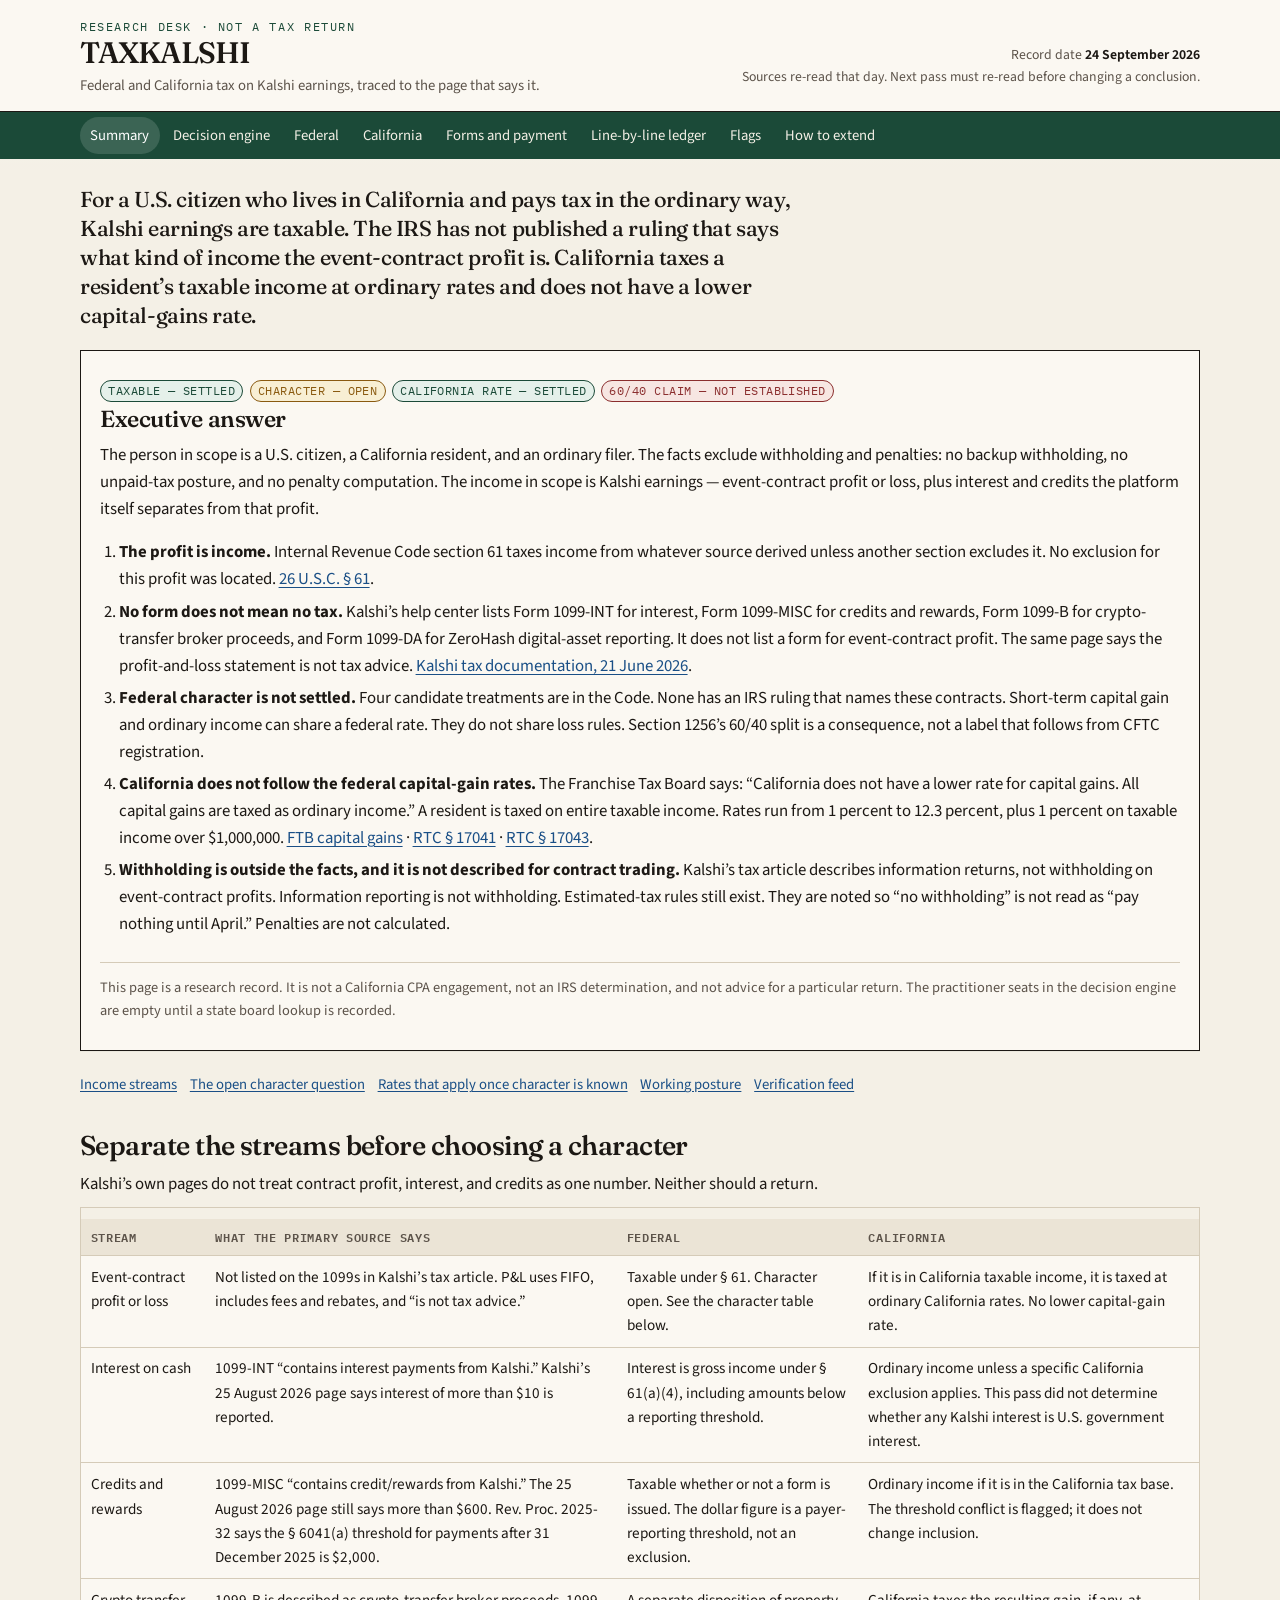
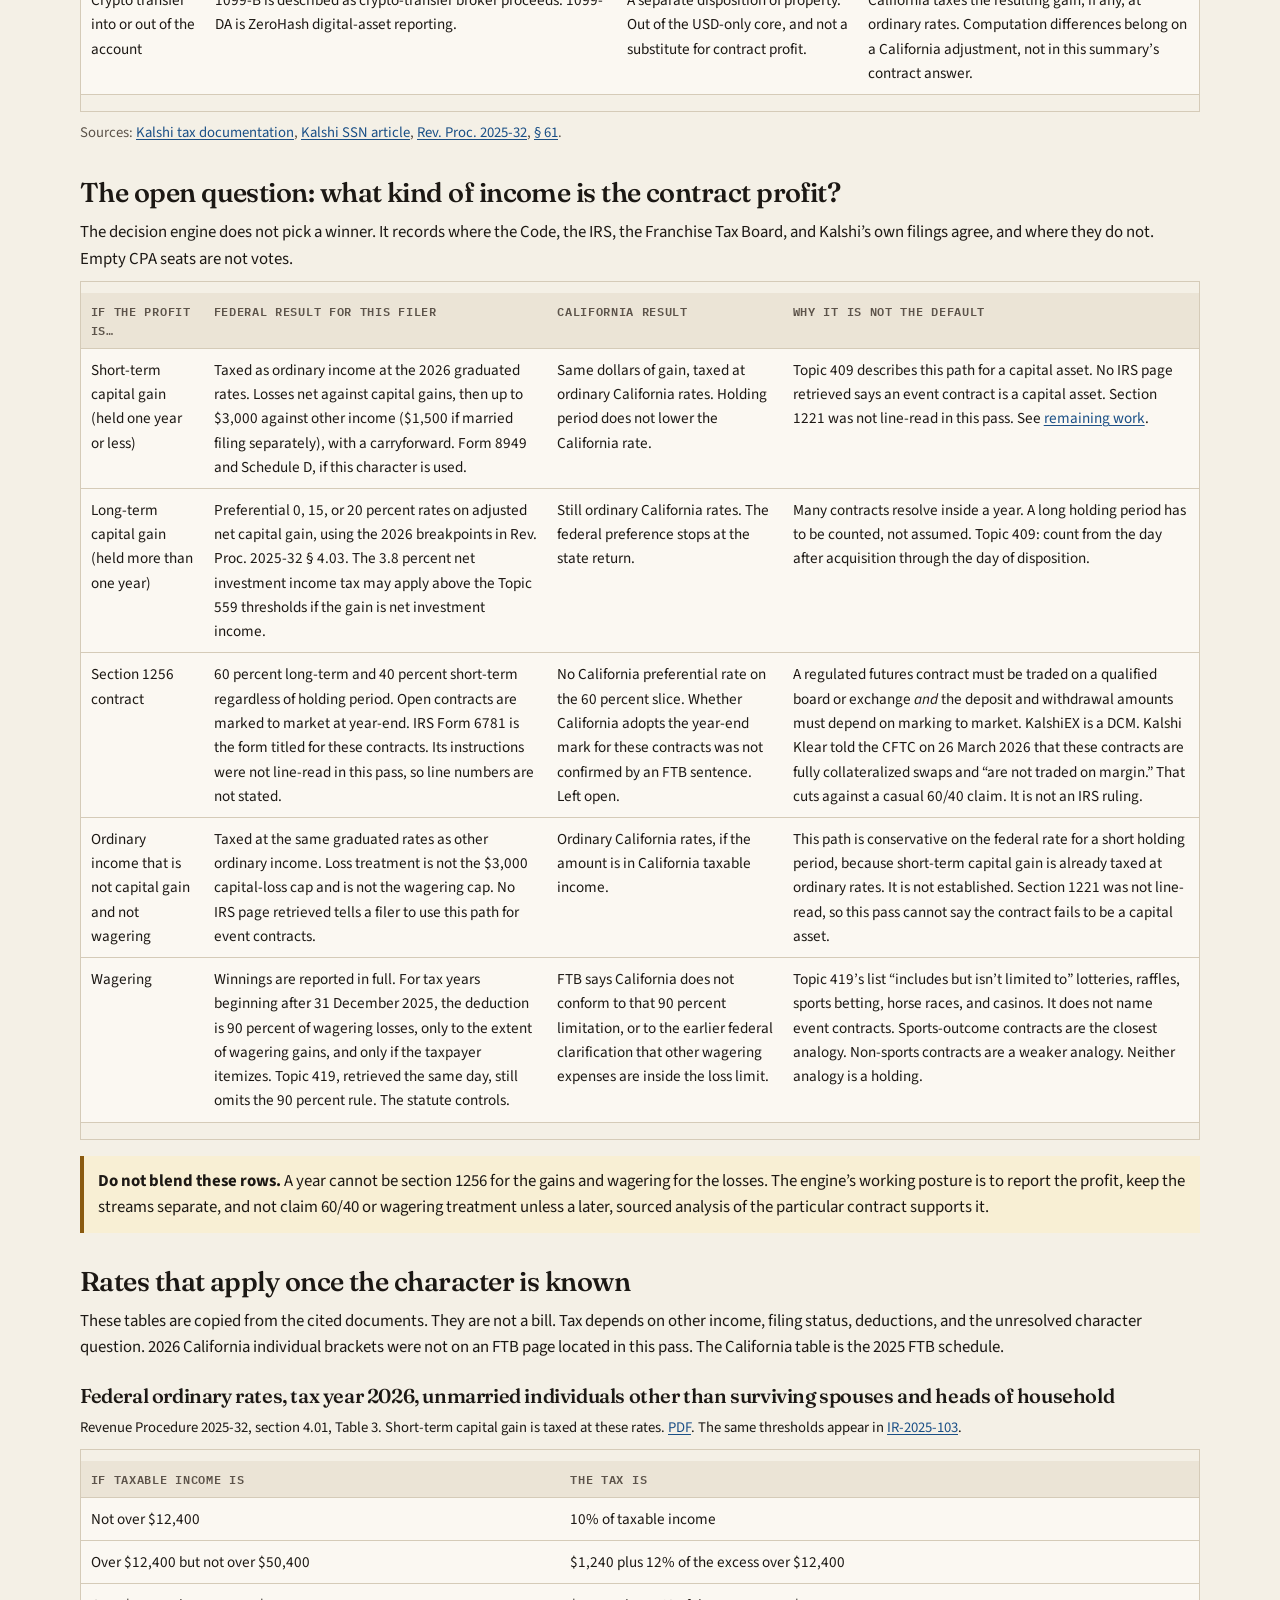
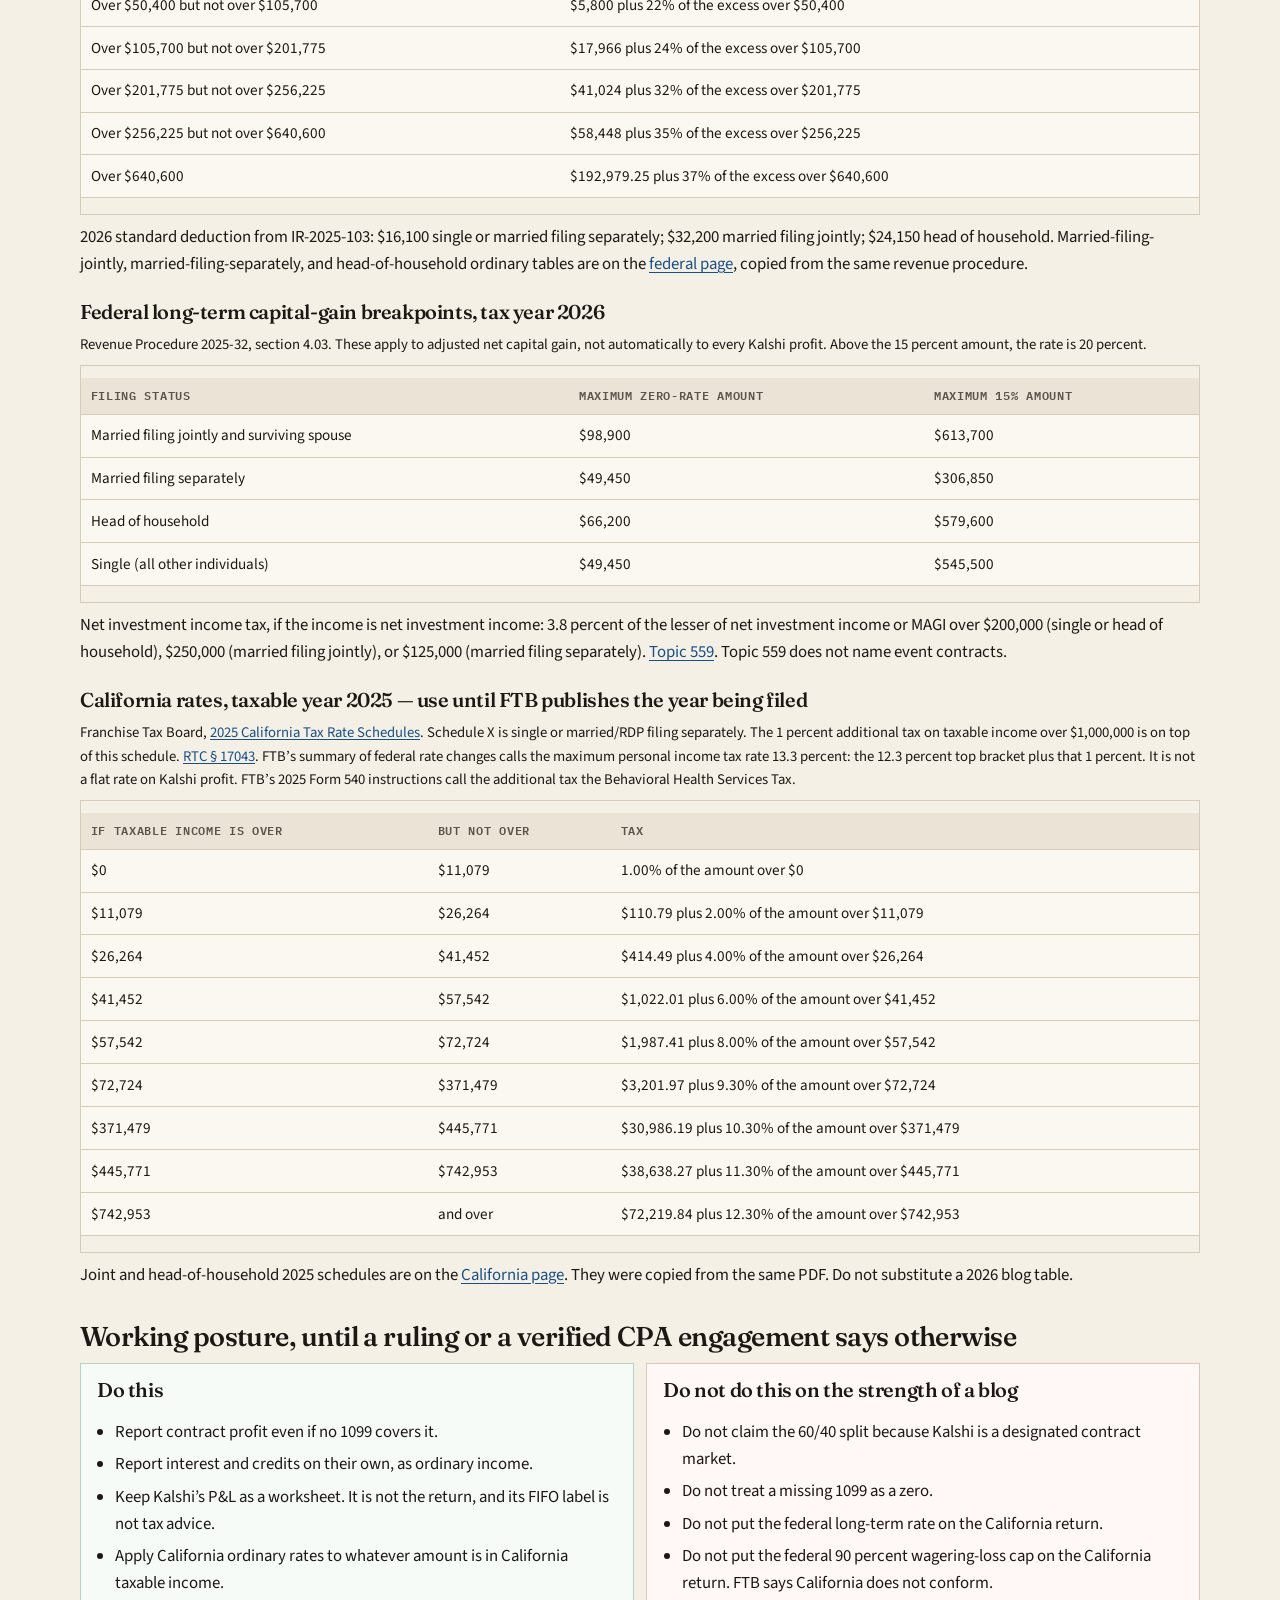
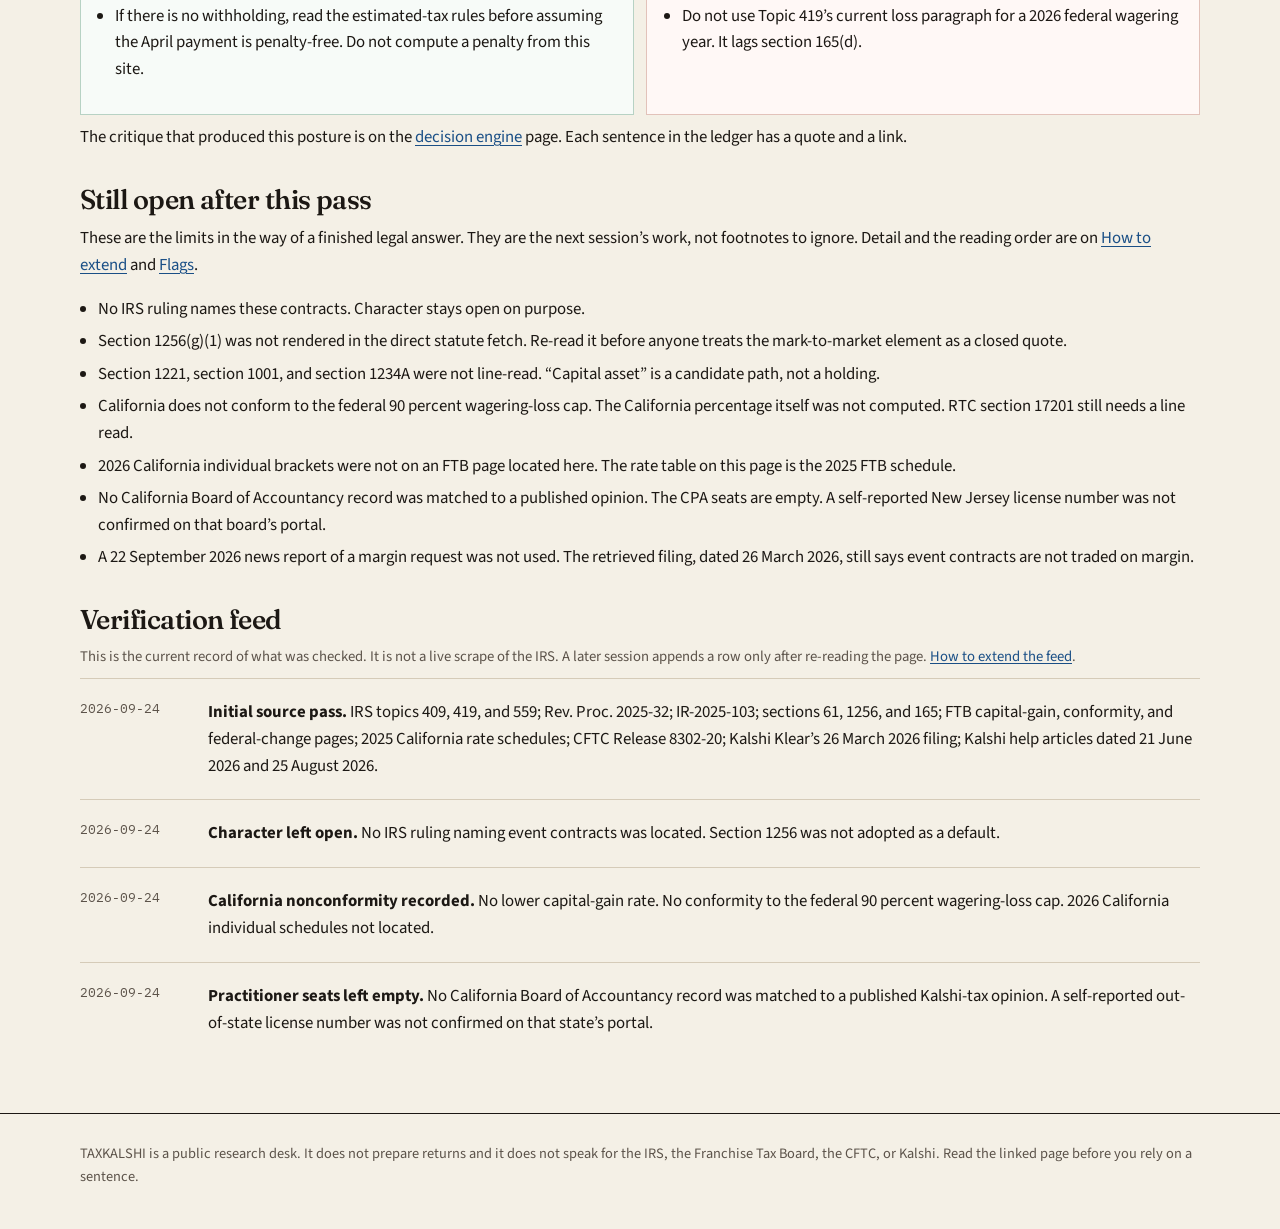
==== index.html @ 2de9c2b4 "Add a sourced research desk for Kalshi federal and California tax. The site records what the IRS, th" ====
<!DOCTYPE html>
<html lang="en">
<head>
  <meta charset="utf-8">
  <meta name="viewport" content="width=device-width, initial-scale=1">
  <title>TAXKALSHI — How Kalshi earnings are taxed, federal and California</title>
  <meta name="description" content="Sourced research on how Kalshi event-contract earnings are taxed for a U.S. citizen who is a California resident and is not in a withholding or penalty posture. Official links. Open questions left open.">
  <link rel="icon" href="assets/favicon.svg" type="image/svg+xml">
  <link rel="preconnect" href="https://fonts.googleapis.com">
  <link rel="preconnect" href="https://fonts.gstatic.com" crossorigin>
  <link href="https://fonts.googleapis.com/css2?family=Fraunces:opsz,wght@9..144,460;9..144,560&family=IBM+Plex+Mono:wght@400;600&family=Source+Sans+3:wght@400;600;700&display=swap" rel="stylesheet">
  <link rel="stylesheet" href="assets/site.css">
</head>
<body data-page="summary">
  <a class="skip" href="#main">Skip to content</a>
  <header class="mast">
    <div class="mast-inner">
      <a class="brand" href="index.html">
        <p class="brand-kicker">Research desk · not a tax return</p>
        <p class="brand-title">TAXKALSHI</p>
        <small>Federal and California tax on Kalshi earnings, traced to the page that says it.</small>
      </a>
      <p class="record">Record date <strong>24 September 2026</strong><br>Sources re-read that day. Next pass must re-read before changing a conclusion.</p>
    </div>
  </header>
  <nav class="nav" aria-label="Primary">
    <div class="nav-inner">
      <a href="index.html" data-page="summary">Summary</a>
      <a href="engine.html" data-page="engine">Decision engine</a>
      <a href="federal.html" data-page="federal">Federal</a>
      <a href="california.html" data-page="california">California</a>
      <a href="reporting.html" data-page="reporting">Forms and payment</a>
      <a href="ledger.html" data-page="ledger">Line-by-line ledger</a>
      <a href="flags.html" data-page="flags">Flags</a>
      <a href="method.html" data-page="method">How to extend</a>
    </div>
  </nav>
  <main id="main" class="wrap">
    <p class="lede">For a U.S. citizen who lives in California and pays tax in the ordinary way, Kalshi earnings are taxable. The IRS has not published a ruling that says what kind of income the event-contract profit is. California taxes a resident’s taxable income at ordinary rates and does not have a lower capital-gains rate.</p>

    <section class="answer" aria-labelledby="answer-title">
      <p class="chips">
        <span class="chip chip-settled">Taxable — settled</span>
        <span class="chip chip-open">Character — open</span>
        <span class="chip chip-settled">California rate — settled</span>
        <span class="chip chip-flag">60/40 claim — not established</span>
      </p>
      <h2 id="answer-title">Executive answer</h2>
      <p>The person in scope is a U.S. citizen, a California resident, and an ordinary filer. The facts exclude withholding and penalties: no backup withholding, no unpaid-tax posture, and no penalty computation. The income in scope is Kalshi earnings — event-contract profit or loss, plus interest and credits the platform itself separates from that profit.</p>
      <ol class="steps">
        <li><strong>The profit is income.</strong> Internal Revenue Code section 61 taxes income from whatever source derived unless another section excludes it. No exclusion for this profit was located. <a href="https://www.law.cornell.edu/uscode/text/26/61">26 U.S.C. § 61</a>.</li>
        <li><strong>No form does not mean no tax.</strong> Kalshi’s help center lists Form 1099-INT for interest, Form 1099-MISC for credits and rewards, Form 1099-B for crypto-transfer broker proceeds, and Form 1099-DA for ZeroHash digital-asset reporting. It does not list a form for event-contract profit. The same page says the profit-and-loss statement is not tax advice. <a href="https://help.kalshi.com/en/articles/13823849-what-tax-documentation-does-kalshi-provide">Kalshi tax documentation, 21 June 2026</a>.</li>
        <li><strong>Federal character is not settled.</strong> Four candidate treatments are in the Code. None has an IRS ruling that names these contracts. Short-term capital gain and ordinary income can share a federal rate. They do not share loss rules. Section 1256’s 60/40 split is a consequence, not a label that follows from CFTC registration.</li>
        <li><strong>California does not follow the federal capital-gain rates.</strong> The Franchise Tax Board says: “California does not have a lower rate for capital gains. All capital gains are taxed as ordinary income.” A resident is taxed on entire taxable income. Rates run from 1 percent to 12.3 percent, plus 1 percent on taxable income over $1,000,000. <a href="https://www.ftb.ca.gov/file/personal/income-types/capital-gains-and-losses.html">FTB capital gains</a> · <a href="https://leginfo.legislature.ca.gov/faces/codes_displaySection.xhtml?lawCode=RTC&amp;sectionNum=17041">RTC § 17041</a> · <a href="https://leginfo.legislature.ca.gov/faces/codes_displaySection.xhtml?lawCode=RTC&amp;sectionNum=17043">RTC § 17043</a>.</li>
        <li><strong>Withholding is outside the facts, and it is not described for contract trading.</strong> Kalshi’s tax article describes information returns, not withholding on event-contract profits. Information reporting is not withholding. Estimated-tax rules still exist. They are noted so “no withholding” is not read as “pay nothing until April.” Penalties are not calculated.</li>
      </ol>
      <p class="disclaimer">This page is a research record. It is not a California CPA engagement, not an IRS determination, and not advice for a particular return. The practitioner seats in the decision engine are empty until a state board lookup is recorded.</p>
    </section>

    <nav class="toc" aria-label="On this page">
      <a href="#streams">Income streams</a>
      <a href="#character">The open character question</a>
      <a href="#rates">Rates that apply once character is known</a>
      <a href="#posture">Working posture</a>
      <a href="#feed">Verification feed</a>
    </nav>

    <h2 id="streams">Separate the streams before choosing a character</h2>
    <p>Kalshi’s own pages do not treat contract profit, interest, and credits as one number. Neither should a return.</p>
    <div class="table-wrap">
      <table>
        <thead>
          <tr>
            <th>Stream</th>
            <th>What the primary source says</th>
            <th>Federal</th>
            <th>California</th>
          </tr>
        </thead>
        <tbody>
          <tr>
            <td>Event-contract profit or loss</td>
            <td>Not listed on the 1099s in Kalshi’s tax article. P&amp;L uses FIFO, includes fees and rebates, and “is not tax advice.”</td>
            <td>Taxable under § 61. Character open. See the character table below.</td>
            <td>If it is in California taxable income, it is taxed at ordinary California rates. No lower capital-gain rate.</td>
          </tr>
          <tr>
            <td>Interest on cash</td>
            <td>1099-INT “contains interest payments from Kalshi.” Kalshi’s 25 August 2026 page says interest of more than $10 is reported.</td>
            <td>Interest is gross income under § 61(a)(4), including amounts below a reporting threshold.</td>
            <td>Ordinary income unless a specific California exclusion applies. This pass did not determine whether any Kalshi interest is U.S. government interest.</td>
          </tr>
          <tr>
            <td>Credits and rewards</td>
            <td>1099-MISC “contains credit/rewards from Kalshi.” The 25 August 2026 page still says more than $600. Rev. Proc. 2025-32 says the § 6041(a) threshold for payments after 31 December 2025 is $2,000.</td>
            <td>Taxable whether or not a form is issued. The dollar figure is a payer-reporting threshold, not an exclusion.</td>
            <td>Ordinary income if it is in the California tax base. The threshold conflict is flagged; it does not change inclusion.</td>
          </tr>
          <tr>
            <td>Crypto transfer into or out of the account</td>
            <td>1099-B is described as crypto-transfer broker proceeds. 1099-DA is ZeroHash digital-asset reporting.</td>
            <td>A separate disposition of property. Out of the USD-only core, and not a substitute for contract profit.</td>
            <td>California taxes the resulting gain, if any, at ordinary rates. Computation differences belong on a California adjustment, not in this summary’s contract answer.</td>
          </tr>
        </tbody>
      </table>
    </div>
    <p class="small muted">Sources: <a href="https://help.kalshi.com/en/articles/13823849-what-tax-documentation-does-kalshi-provide">Kalshi tax documentation</a>, <a href="https://help.kalshi.com/en/articles/16083491-how-to-add-your-social-security-number">Kalshi SSN article</a>, <a href="https://www.irs.gov/pub/irs-drop/rp-25-32.pdf">Rev. Proc. 2025-32</a>, <a href="https://www.law.cornell.edu/uscode/text/26/61">§ 61</a>.</p>

    <h2 id="character">The open question: what kind of income is the contract profit?</h2>
    <p>The decision engine does not pick a winner. It records where the Code, the IRS, the Franchise Tax Board, and Kalshi’s own filings agree, and where they do not. Empty CPA seats are not votes.</p>
    <div class="table-wrap">
      <table>
        <thead>
          <tr>
            <th>If the profit is…</th>
            <th>Federal result for this filer</th>
            <th>California result</th>
            <th>Why it is not the default</th>
          </tr>
        </thead>
        <tbody>
          <tr>
            <td>Short-term capital gain (held one year or less)</td>
            <td>Taxed as ordinary income at the 2026 graduated rates. Losses net against capital gains, then up to $3,000 against other income ($1,500 if married filing separately), with a carryforward. Form 8949 and Schedule D, if this character is used.</td>
            <td>Same dollars of gain, taxed at ordinary California rates. Holding period does not lower the California rate.</td>
            <td>Topic 409 describes this path for a capital asset. No IRS page retrieved says an event contract is a capital asset. Section 1221 was not line-read in this pass. See <a href="method.html">remaining work</a>.</td>
          </tr>
          <tr>
            <td>Long-term capital gain (held more than one year)</td>
            <td>Preferential 0, 15, or 20 percent rates on adjusted net capital gain, using the 2026 breakpoints in Rev. Proc. 2025-32 § 4.03. The 3.8 percent net investment income tax may apply above the Topic 559 thresholds if the gain is net investment income.</td>
            <td>Still ordinary California rates. The federal preference stops at the state return.</td>
            <td>Many contracts resolve inside a year. A long holding period has to be counted, not assumed. Topic 409: count from the day after acquisition through the day of disposition.</td>
          </tr>
          <tr>
            <td>Section 1256 contract</td>
            <td>60 percent long-term and 40 percent short-term regardless of holding period. Open contracts are marked to market at year-end. IRS Form 6781 is the form titled for these contracts. Its instructions were not line-read in this pass, so line numbers are not stated.</td>
            <td>No California preferential rate on the 60 percent slice. Whether California adopts the year-end mark for these contracts was not confirmed by an FTB sentence. Left open.</td>
            <td>A regulated futures contract must be traded on a qualified board or exchange <em>and</em> the deposit and withdrawal amounts must depend on marking to market. KalshiEX is a DCM. Kalshi Klear told the CFTC on 26 March 2026 that these contracts are fully collateralized swaps and “are not traded on margin.” That cuts against a casual 60/40 claim. It is not an IRS ruling.</td>
          </tr>
          <tr>
            <td>Ordinary income that is not capital gain and not wagering</td>
            <td>Taxed at the same graduated rates as other ordinary income. Loss treatment is not the $3,000 capital-loss cap and is not the wagering cap. No IRS page retrieved tells a filer to use this path for event contracts.</td>
            <td>Ordinary California rates, if the amount is in California taxable income.</td>
            <td>This path is conservative on the federal rate for a short holding period, because short-term capital gain is already taxed at ordinary rates. It is not established. Section 1221 was not line-read, so this pass cannot say the contract fails to be a capital asset.</td>
          </tr>
          <tr>
            <td>Wagering</td>
            <td>Winnings are reported in full. For tax years beginning after 31 December 2025, the deduction is 90 percent of wagering losses, only to the extent of wagering gains, and only if the taxpayer itemizes. Topic 419, retrieved the same day, still omits the 90 percent rule. The statute controls.</td>
            <td>FTB says California does not conform to that 90 percent limitation, or to the earlier federal clarification that other wagering expenses are inside the loss limit.</td>
            <td>Topic 419’s list “includes but isn’t limited to” lotteries, raffles, sports betting, horse races, and casinos. It does not name event contracts. Sports-outcome contracts are the closest analogy. Non-sports contracts are a weaker analogy. Neither analogy is a holding.</td>
          </tr>
        </tbody>
      </table>
    </div>
    <div class="callout">
      <strong>Do not blend these rows.</strong> A year cannot be section 1256 for the gains and wagering for the losses. The engine’s working posture is to report the profit, keep the streams separate, and not claim 60/40 or wagering treatment unless a later, sourced analysis of the particular contract supports it.
    </div>

    <h2 id="rates">Rates that apply once the character is known</h2>
    <p>These tables are copied from the cited documents. They are not a bill. Tax depends on other income, filing status, deductions, and the unresolved character question. 2026 California individual brackets were not on an FTB page located in this pass. The California table is the 2025 FTB schedule.</p>

    <h3>Federal ordinary rates, tax year 2026, unmarried individuals other than surviving spouses and heads of household</h3>
    <p class="small">Revenue Procedure 2025-32, section 4.01, Table 3. Short-term capital gain is taxed at these rates. <a href="https://www.irs.gov/pub/irs-drop/rp-25-32.pdf">PDF</a>. The same thresholds appear in <a href="https://www.irs.gov/newsroom/irs-releases-tax-inflation-adjustments-for-tax-year-2026-including-amendments-from-the-one-big-beautiful-bill">IR-2025-103</a>.</p>
    <div class="table-wrap">
      <table>
        <thead><tr><th>If taxable income is</th><th>The tax is</th></tr></thead>
        <tbody>
          <tr><td>Not over $12,400</td><td>10% of taxable income</td></tr>
          <tr><td>Over $12,400 but not over $50,400</td><td>$1,240 plus 12% of the excess over $12,400</td></tr>
          <tr><td>Over $50,400 but not over $105,700</td><td>$5,800 plus 22% of the excess over $50,400</td></tr>
          <tr><td>Over $105,700 but not over $201,775</td><td>$17,966 plus 24% of the excess over $105,700</td></tr>
          <tr><td>Over $201,775 but not over $256,225</td><td>$41,024 plus 32% of the excess over $201,775</td></tr>
          <tr><td>Over $256,225 but not over $640,600</td><td>$58,448 plus 35% of the excess over $256,225</td></tr>
          <tr><td>Over $640,600</td><td>$192,979.25 plus 37% of the excess over $640,600</td></tr>
        </tbody>
      </table>
    </div>
    <p>2026 standard deduction from IR-2025-103: $16,100 single or married filing separately; $32,200 married filing jointly; $24,150 head of household. Married-filing-jointly, married-filing-separately, and head-of-household ordinary tables are on the <a href="federal.html">federal page</a>, copied from the same revenue procedure.</p>

    <h3>Federal long-term capital-gain breakpoints, tax year 2026</h3>
    <p class="small">Revenue Procedure 2025-32, section 4.03. These apply to adjusted net capital gain, not automatically to every Kalshi profit. Above the 15 percent amount, the rate is 20 percent.</p>
    <div class="table-wrap">
      <table>
        <thead><tr><th>Filing status</th><th>Maximum zero-rate amount</th><th>Maximum 15% amount</th></tr></thead>
        <tbody>
          <tr><td>Married filing jointly and surviving spouse</td><td>$98,900</td><td>$613,700</td></tr>
          <tr><td>Married filing separately</td><td>$49,450</td><td>$306,850</td></tr>
          <tr><td>Head of household</td><td>$66,200</td><td>$579,600</td></tr>
          <tr><td>Single (all other individuals)</td><td>$49,450</td><td>$545,500</td></tr>
        </tbody>
      </table>
    </div>
    <p>Net investment income tax, if the income is net investment income: 3.8 percent of the lesser of net investment income or MAGI over $200,000 (single or head of household), $250,000 (married filing jointly), or $125,000 (married filing separately). <a href="https://www.irs.gov/taxtopics/tc559">Topic 559</a>. Topic 559 does not name event contracts.</p>

    <h3>California rates, taxable year 2025 — use until FTB publishes the year being filed</h3>
    <p class="small">Franchise Tax Board, <a href="https://www.ftb.ca.gov/forms/2025/2025-540-tax-rate-schedules.pdf">2025 California Tax Rate Schedules</a>. Schedule X is single or married/RDP filing separately. The 1 percent additional tax on taxable income over $1,000,000 is on top of this schedule. <a href="https://leginfo.legislature.ca.gov/faces/codes_displaySection.xhtml?lawCode=RTC&amp;sectionNum=17043">RTC § 17043</a>. FTB’s summary of federal rate changes calls the maximum personal income tax rate 13.3 percent: the 12.3 percent top bracket plus that 1 percent. It is not a flat rate on Kalshi profit. FTB’s 2025 Form 540 instructions call the additional tax the Behavioral Health Services Tax.</p>
    <div class="table-wrap">
      <table>
        <thead><tr><th>If taxable income is over</th><th>But not over</th><th>Tax</th></tr></thead>
        <tbody>
          <tr><td>$0</td><td>$11,079</td><td>1.00% of the amount over $0</td></tr>
          <tr><td>$11,079</td><td>$26,264</td><td>$110.79 plus 2.00% of the amount over $11,079</td></tr>
          <tr><td>$26,264</td><td>$41,452</td><td>$414.49 plus 4.00% of the amount over $26,264</td></tr>
          <tr><td>$41,452</td><td>$57,542</td><td>$1,022.01 plus 6.00% of the amount over $41,452</td></tr>
          <tr><td>$57,542</td><td>$72,724</td><td>$1,987.41 plus 8.00% of the amount over $57,542</td></tr>
          <tr><td>$72,724</td><td>$371,479</td><td>$3,201.97 plus 9.30% of the amount over $72,724</td></tr>
          <tr><td>$371,479</td><td>$445,771</td><td>$30,986.19 plus 10.30% of the amount over $371,479</td></tr>
          <tr><td>$445,771</td><td>$742,953</td><td>$38,638.27 plus 11.30% of the amount over $445,771</td></tr>
          <tr><td>$742,953</td><td>and over</td><td>$72,219.84 plus 12.30% of the amount over $742,953</td></tr>
        </tbody>
      </table>
    </div>
    <p>Joint and head-of-household 2025 schedules are on the <a href="california.html">California page</a>. They were copied from the same PDF. Do not substitute a 2026 blog table.</p>

    <h2 id="posture">Working posture, until a ruling or a verified CPA engagement says otherwise</h2>
    <div class="grid-2">
      <article class="card card-settled">
        <h3>Do this</h3>
        <ul class="clean">
          <li>Report contract profit even if no 1099 covers it.</li>
          <li>Report interest and credits on their own, as ordinary income.</li>
          <li>Keep Kalshi’s P&amp;L as a worksheet. It is not the return, and its FIFO label is not tax advice.</li>
          <li>Apply California ordinary rates to whatever amount is in California taxable income.</li>
          <li>If there is no withholding, read the estimated-tax rules before assuming the April payment is penalty-free. Do not compute a penalty from this site.</li>
        </ul>
      </article>
      <article class="card card-flag">
        <h3>Do not do this on the strength of a blog</h3>
        <ul class="clean">
          <li>Do not claim the 60/40 split because Kalshi is a designated contract market.</li>
          <li>Do not treat a missing 1099 as a zero.</li>
          <li>Do not put the federal long-term rate on the California return.</li>
          <li>Do not put the federal 90 percent wagering-loss cap on the California return. FTB says California does not conform.</li>
          <li>Do not use Topic 419’s current loss paragraph for a 2026 federal wagering year. It lags section 165(d).</li>
        </ul>
      </article>
    </div>
    <p>The critique that produced this posture is on the <a href="engine.html">decision engine</a> page. Each sentence in the ledger has a quote and a link.</p>

    <h2 id="still-open">Still open after this pass</h2>
<p>These are the limits in the way of a finished legal answer. They are the next session’s work, not footnotes to ignore. Detail and the reading order are on <a href="method.html">How to extend</a> and <a href="flags.html">Flags</a>.</p>
<ul class="clean">
  <li>No IRS ruling names these contracts. Character stays open on purpose.</li>
  <li>Section 1256(g)(1) was not rendered in the direct statute fetch. Re-read it before anyone treats the mark-to-market element as a closed quote.</li>
  <li>Section 1221, section 1001, and section 1234A were not line-read. “Capital asset” is a candidate path, not a holding.</li>
  <li>California does not conform to the federal 90 percent wagering-loss cap. The California percentage itself was not computed. RTC section 17201 still needs a line read.</li>
  <li>2026 California individual brackets were not on an FTB page located here. The rate table on this page is the 2025 FTB schedule.</li>
  <li>No California Board of Accountancy record was matched to a published opinion. The CPA seats are empty. A self-reported New Jersey license number was not confirmed on that board’s portal.</li>
  <li>A 22 September 2026 news report of a margin request was not used. The retrieved filing, dated 26 March 2026, still says event contracts are not traded on margin.</li>
</ul>

<h2 id="feed">Verification feed</h2>
    <p class="small muted">This is the current record of what was checked. It is not a live scrape of the IRS. A later session appends a row only after re-reading the page. <a href="method.html">How to extend the feed</a>.</p>
    <div class="feed-item"><p class="feed-date">2026-09-24</p><p><strong>Initial source pass.</strong> IRS topics 409, 419, and 559; Rev. Proc. 2025-32; IR-2025-103; sections 61, 1256, and 165; FTB capital-gain, conformity, and federal-change pages; 2025 California rate schedules; CFTC Release 8302-20; Kalshi Klear’s 26 March 2026 filing; Kalshi help articles dated 21 June 2026 and 25 August 2026.</p></div>
    <div class="feed-item"><p class="feed-date">2026-09-24</p><p><strong>Character left open.</strong> No IRS ruling naming event contracts was located. Section 1256 was not adopted as a default.</p></div>
    <div class="feed-item"><p class="feed-date">2026-09-24</p><p><strong>California nonconformity recorded.</strong> No lower capital-gain rate. No conformity to the federal 90 percent wagering-loss cap. 2026 California individual schedules not located.</p></div>
    <div class="feed-item"><p class="feed-date">2026-09-24</p><p><strong>Practitioner seats left empty.</strong> No California Board of Accountancy record was matched to a published Kalshi-tax opinion. A self-reported out-of-state license number was not confirmed on that state’s portal.</p></div>
  </main>
  <footer class="site">
    <div class="footer-inner">
      <p>TAXKALSHI is a public research desk. It does not prepare returns and it does not speak for the IRS, the Franchise Tax Board, the CFTC, or Kalshi. Read the linked page before you rely on a sentence.</p>
    </div>
  </footer>
  <script src="assets/site.js"></script>
</body>
</html>
---- assets/site.css ----
:root {
  --paper: #f4f0e6;
  --paper-2: #ebe4d6;
  --card: #fbf8f2;
  --ink: #1c1814;
  --muted: #5c534a;
  --rule: #d5cbb8;
  --rule-strong: #1c1814;
  --green: #1b4a38;
  --green-ink: #123528;
  --green-soft: #e5f0ea;
  --amber: #8a5a10;
  --amber-soft: #f8efd4;
  --red: #8b2e2e;
  --red-soft: #f7e6e2;
  --blue: #1d3f66;
  --link: #1a4f86;
  --shadow: 0 1px 0 rgba(28, 24, 20, 0.04);
  --serif: "Fraunces", "Iowan Old Style", "Palatino Linotype", Palatino, Georgia, serif;
  --sans: "Source Sans 3", "Segoe UI", Helvetica, Arial, sans-serif;
  --mono: "IBM Plex Mono", "ui-monospace", "SFMono-Regular", Menlo, Consolas, monospace;
  --max: 1120px;
  --narrow: 760px;
}

* { box-sizing: border-box; }
html { scroll-behavior: smooth; }
body {
  margin: 0;
  background:
    linear-gradient(180deg, rgba(255,255,255,0.35), transparent 180px),
    var(--paper);
  color: var(--ink);
  font-family: var(--sans);
  font-size: 1.05rem;
  line-height: 1.6;
}
img { max-width: 100%; }
a { color: var(--link); text-underline-offset: 0.16em; }
a:hover { color: var(--green-ink); }
:focus-visible {
  outline: 2px solid var(--green);
  outline-offset: 3px;
}

.skip {
  position: absolute;
  left: 0.75rem;
  top: -3rem;
  background: var(--ink);
  color: var(--paper);
  padding: 0.4rem 0.7rem;
  z-index: 20;
}
.skip:focus { top: 0.75rem; }

.mast {
  border-bottom: 1px solid var(--rule-strong);
  background: var(--card);
}
.mast-inner, .nav-inner, .wrap {
  width: min(var(--max), calc(100% - 2rem));
  margin: 0 auto;
}
.mast-inner {
  display: flex;
  justify-content: space-between;
  gap: 1rem;
  align-items: flex-end;
  padding: 1.1rem 0 0.85rem;
}
.brand {
  text-decoration: none;
  color: inherit;
}
.brand-kicker {
  font-family: var(--mono);
  font-size: 0.72rem;
  letter-spacing: 0.14em;
  text-transform: uppercase;
  color: var(--green);
  margin: 0 0 0.15rem;
}
.brand h1, .brand-title {
  font-family: var(--serif);
  font-weight: 560;
  font-size: 1.85rem;
  letter-spacing: -0.03em;
  margin: 0;
  line-height: 1;
}
.brand small {
  display: block;
  margin-top: 0.35rem;
  color: var(--muted);
  font-size: 0.92rem;
}
.record {
  text-align: right;
  font-size: 0.86rem;
  color: var(--muted);
}
.record strong { color: var(--ink); font-weight: 650; }

.nav {
  background: var(--green);
  color: #f4f0e6;
}
.nav-inner {
  display: flex;
  flex-wrap: wrap;
  gap: 0.15rem 0.2rem;
  padding: 0.35rem 0;
}
.nav a {
  color: #f4f0e6;
  text-decoration: none;
  font-size: 0.92rem;
  padding: 0.4rem 0.65rem;
  border-radius: 999px;
}
.nav a:hover, .nav a[aria-current="page"] {
  background: rgba(255,255,255,0.14);
  color: white;
}

.wrap { padding: 1.6rem 0 3.5rem; }
.lede {
  font-family: var(--serif);
  font-size: 1.35rem;
  font-weight: 460;
  line-height: 1.35;
  letter-spacing: -0.02em;
  max-width: 46rem;
  margin: 0 0 1.2rem;
}

.answer {
  background: var(--card);
  border: 1px solid var(--rule-strong);
  box-shadow: var(--shadow);
  padding: 1.15rem 1.2rem 1.2rem;
  margin: 0 0 1.4rem;
}
.answer h2 {
  font-family: var(--serif);
  font-size: 1.45rem;
  font-weight: 560;
  margin: 0 0 0.55rem;
  letter-spacing: -0.02em;
}
.chips { display: flex; flex-wrap: wrap; gap: 0.4rem; margin: 0.7rem 0 0.2rem; }
.chip, .status {
  display: inline-flex;
  align-items: center;
  gap: 0.35rem;
  font-family: var(--mono);
  font-size: 0.72rem;
  letter-spacing: 0.04em;
  text-transform: uppercase;
  border: 1px solid currentColor;
  padding: 0.12rem 0.45rem;
  border-radius: 999px;
  line-height: 1.4;
}
.status-settled, .chip-settled { color: var(--green); background: var(--green-soft); }
.status-open, .chip-open { color: var(--amber); background: var(--amber-soft); }
.status-flag, .chip-flag { color: var(--red); background: var(--red-soft); }
.status-supported { color: var(--blue); background: #e7eef6; }
.status-rejected { color: #5c534a; background: var(--paper-2); }

h2, h3, h4 { font-family: var(--serif); font-weight: 560; letter-spacing: -0.02em; line-height: 1.2; }
h2 { font-size: 1.7rem; margin: 2rem 0 0.6rem; }
h3 { font-size: 1.25rem; margin: 1.4rem 0 0.4rem; }
h4 { font-size: 1.05rem; margin: 1rem 0 0.3rem; }
p { margin: 0.55rem 0; }
.muted { color: var(--muted); }
.small { font-size: 0.92rem; }

.grid-2, .grid-3 {
  display: grid;
  gap: 0.8rem;
}
.grid-2 { grid-template-columns: repeat(2, minmax(0, 1fr)); }
.grid-3 { grid-template-columns: repeat(3, minmax(0, 1fr)); }
@media (max-width: 860px) {
  .grid-2, .grid-3 { grid-template-columns: 1fr; }
  .record { text-align: left; }
  .mast-inner { flex-direction: column; align-items: flex-start; }
}

.card {
  background: var(--card);
  border: 1px solid var(--rule);
  padding: 0.9rem 1rem;
}
.card h3 { margin-top: 0; }
.card-flag { border-color: #e2c2ba; background: #fff8f6; }
.card-open { border-color: #e4d3a8; background: #fffaf0; }
.card-settled { border-color: #b7d2c4; background: #f7fbf8; }

table {
  width: 100%;
  border-collapse: collapse;
  background: var(--card);
  font-size: 0.95rem;
  margin: 0.7rem 0 1rem;
}
th, td {
  text-align: left;
  vertical-align: top;
  border-bottom: 1px solid var(--rule);
  padding: 0.55rem 0.6rem;
}
th {
  font-family: var(--mono);
  font-size: 0.72rem;
  letter-spacing: 0.06em;
  text-transform: uppercase;
  color: var(--muted);
  background: var(--paper-2);
  font-weight: 600;
}
.table-wrap { overflow-x: auto; border: 1px solid var(--rule); }

blockquote {
  margin: 0.8rem 0;
  padding: 0.2rem 0 0.2rem 0.9rem;
  border-left: 3px solid var(--green);
  color: var(--ink);
}
blockquote p { margin: 0.3rem 0; }
cite { display: block; margin-top: 0.35rem; font-style: normal; font-size: 0.88rem; color: var(--muted); }

.seat {
  border-top: 1px solid var(--rule);
  padding: 0.8rem 0;
}
.seat-head {
  display: flex;
  justify-content: space-between;
  gap: 0.6rem;
  align-items: baseline;
  flex-wrap: wrap;
}
.seat-name { font-weight: 700; }
.vote {
  font-family: var(--mono);
  font-size: 0.75rem;
  letter-spacing: 0.05em;
  text-transform: uppercase;
}
.vote-agree { color: var(--green); }
.vote-dissent { color: var(--red); }
.vote-insufficient { color: var(--amber); }
.vote-open { color: var(--muted); }

.callout {
  border-left: 4px solid var(--amber);
  background: var(--amber-soft);
  padding: 0.75rem 0.9rem;
  margin: 1rem 0;
}
.callout-red { border-left-color: var(--red); background: var(--red-soft); }
.callout-green { border-left-color: var(--green); background: var(--green-soft); }

ol.steps, ul.clean { padding-left: 1.15rem; }
ul.clean li, ol.steps li { margin: 0.35rem 0; }

footer.site {
  border-top: 1px solid var(--rule-strong);
  padding: 1.2rem 0 2rem;
  color: var(--muted);
  font-size: 0.9rem;
}
.footer-inner { width: min(var(--max), calc(100% - 2rem)); margin: 0 auto; }

code, .mono { font-family: var(--mono); font-size: 0.88em; }
.toc {
  display: flex;
  flex-wrap: wrap;
  gap: 0.4rem 0.8rem;
  margin: 0.4rem 0 1rem;
  font-size: 0.92rem;
}
hr.rule { border: 0; border-top: 1px solid var(--rule); margin: 1.4rem 0; }

.feed-item {
  display: grid;
  grid-template-columns: 7.2rem 1fr;
  gap: 0.8rem;
  border-top: 1px solid var(--rule);
  padding: 0.7rem 0;
}
.feed-date { font-family: var(--mono); font-size: 0.8rem; color: var(--muted); }
@media (max-width: 640px) {
  .feed-item { grid-template-columns: 1fr; gap: 0.15rem; }
}

.filter-row { display: flex; flex-wrap: wrap; gap: 0.4rem; margin: 0.6rem 0 1rem; }
.filter-row button, .btn {
  font: inherit;
  background: var(--card);
  border: 1px solid var(--rule-strong);
  padding: 0.28rem 0.6rem;
  cursor: pointer;
  color: var(--ink);
}
.filter-row button[aria-pressed="true"], .btn-on {
  background: var(--green);
  color: #f4f0e6;
  border-color: var(--green);
}
input[type="search"] {
  font: inherit;
  padding: 0.4rem 0.55rem;
  border: 1px solid var(--rule-strong);
  background: white;
  width: min(100%, 28rem);
}

.disclaimer {
  font-size: 0.9rem;
  color: var(--muted);
  border-top: 1px solid var(--rule);
  margin-top: 1.5rem;
  padding-top: 0.8rem;
}
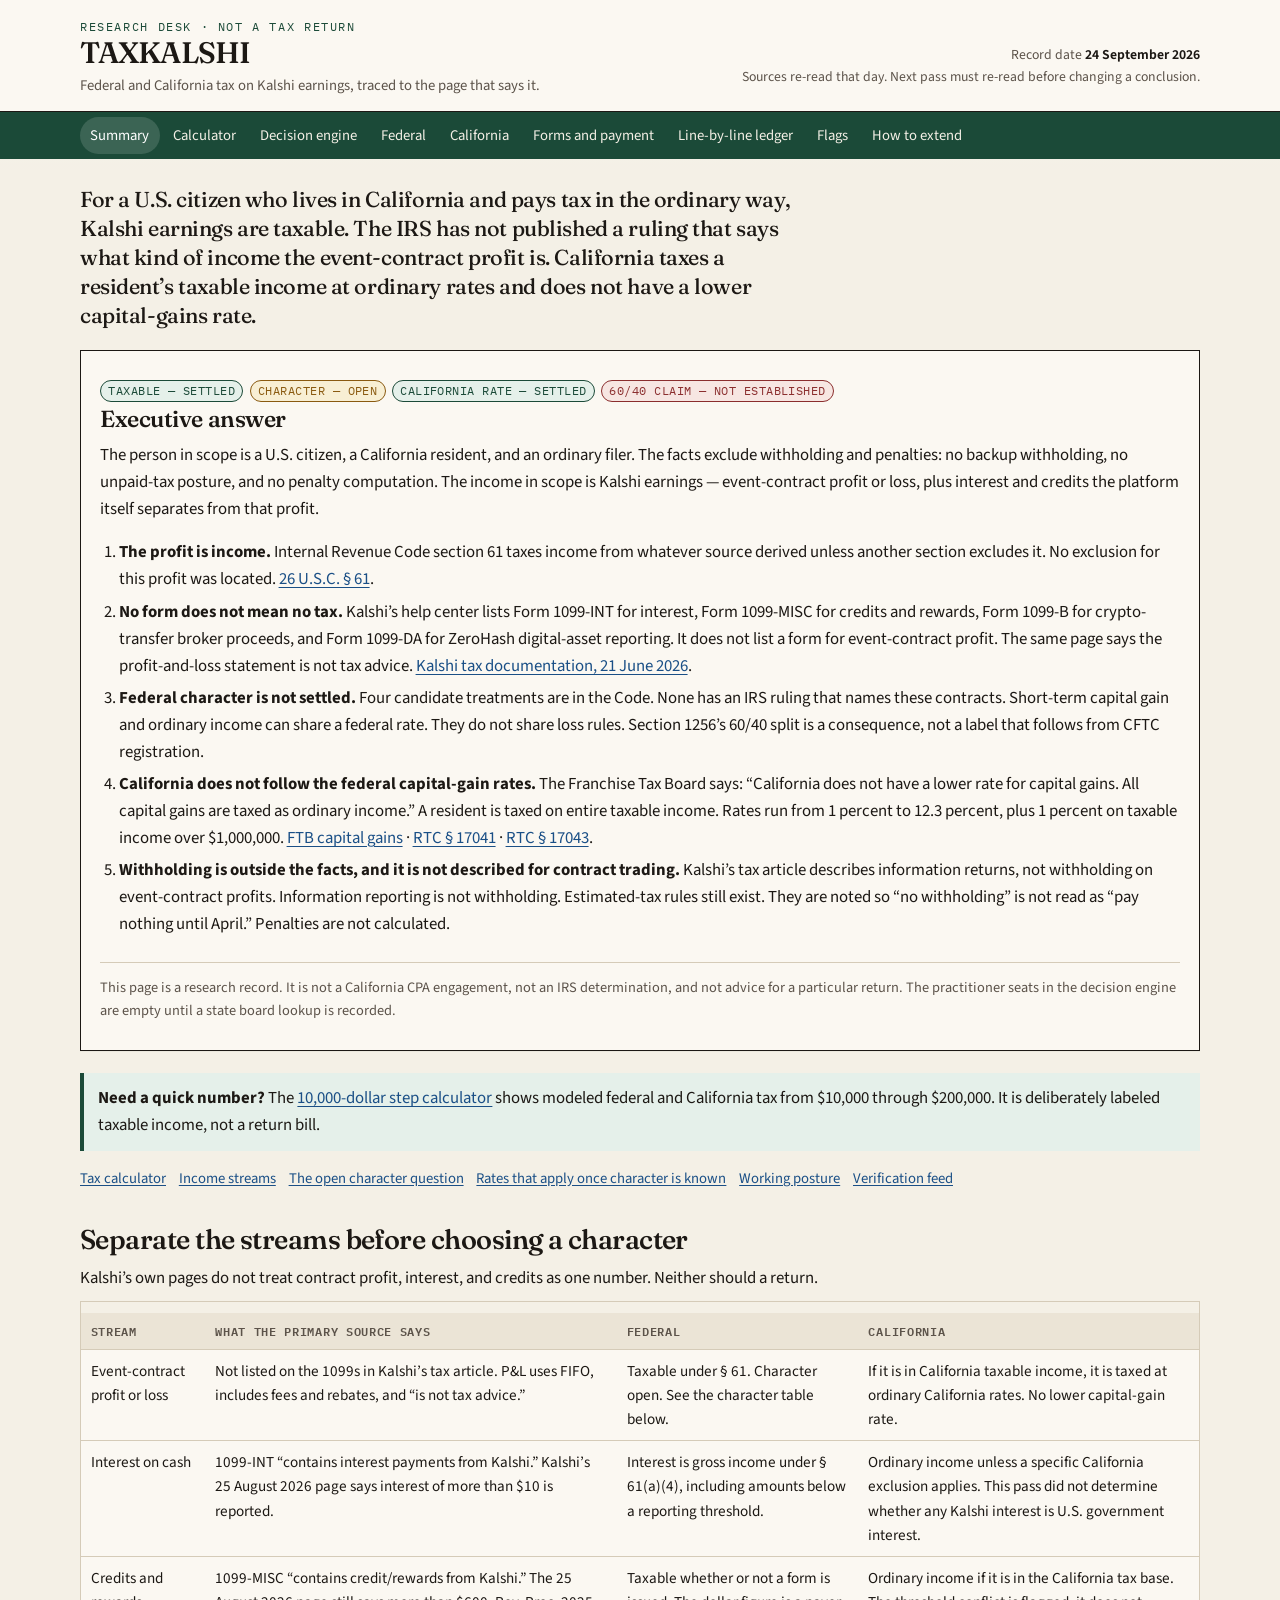
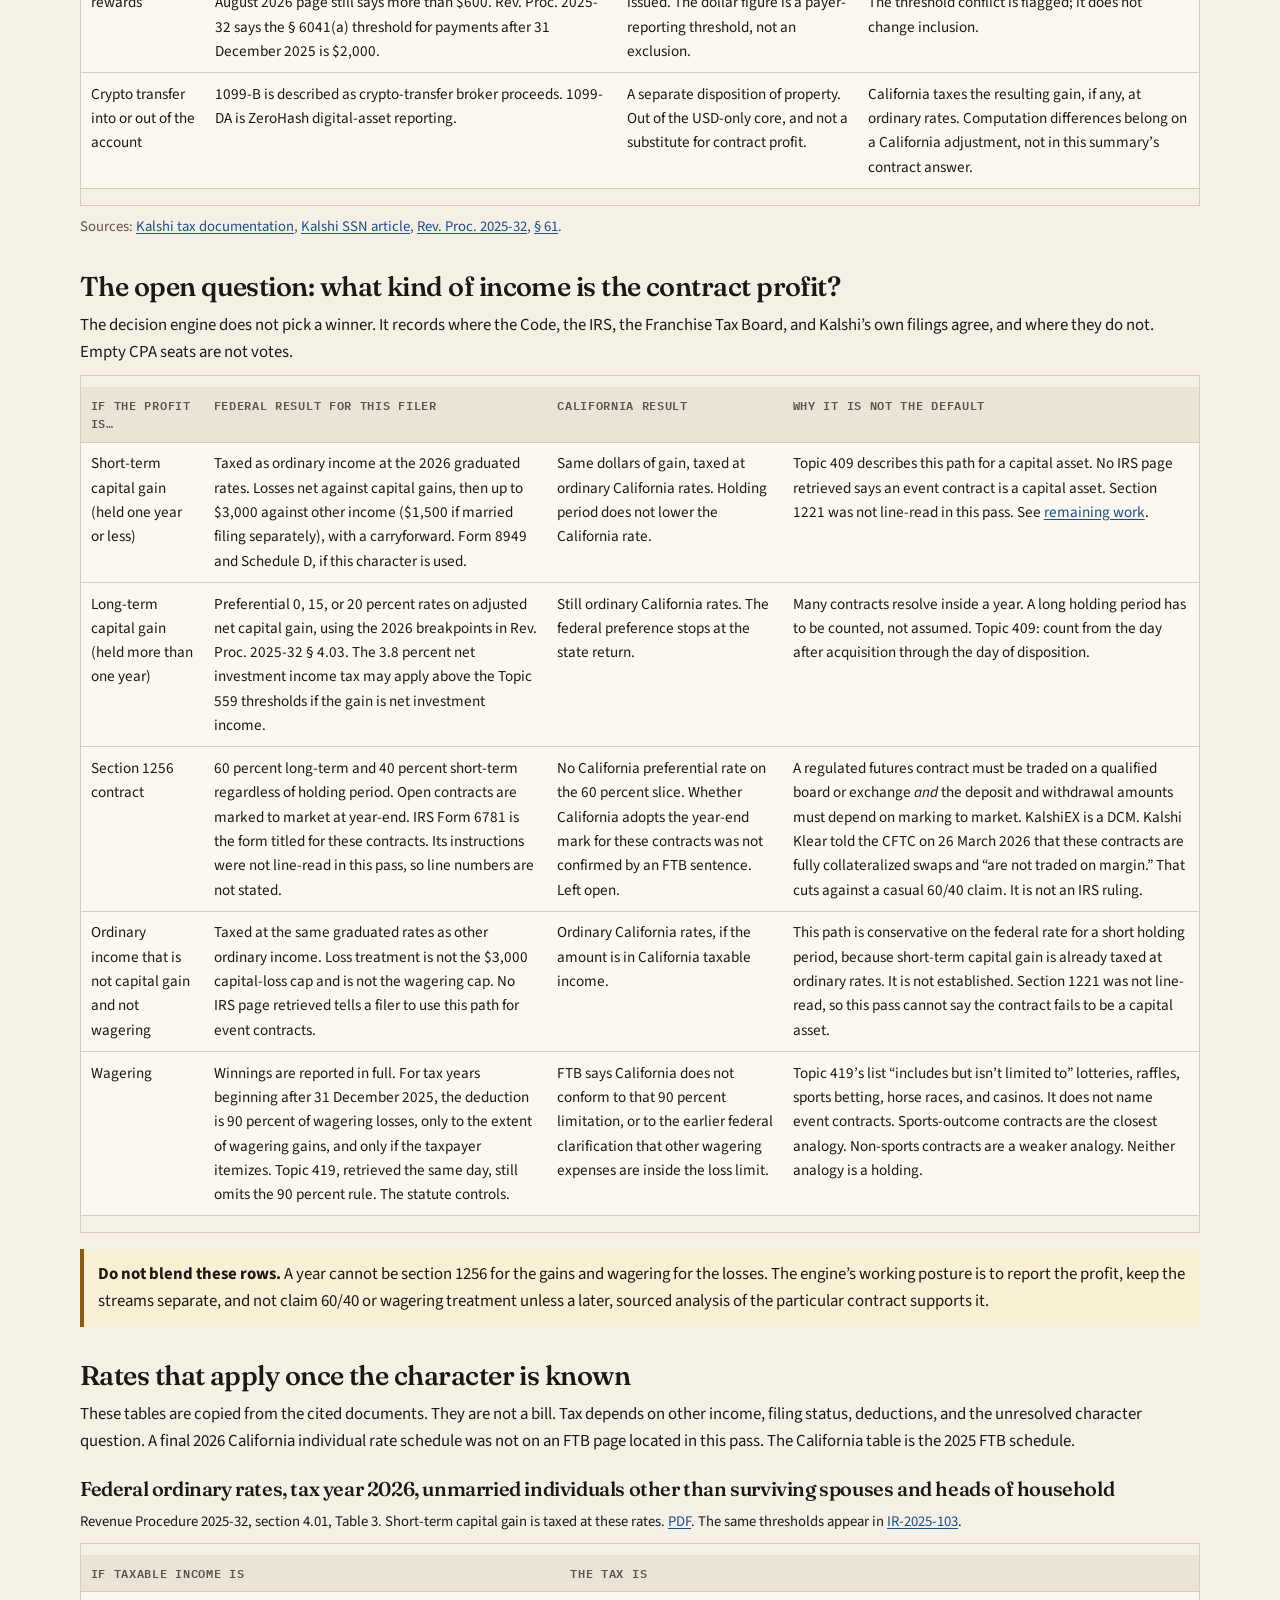
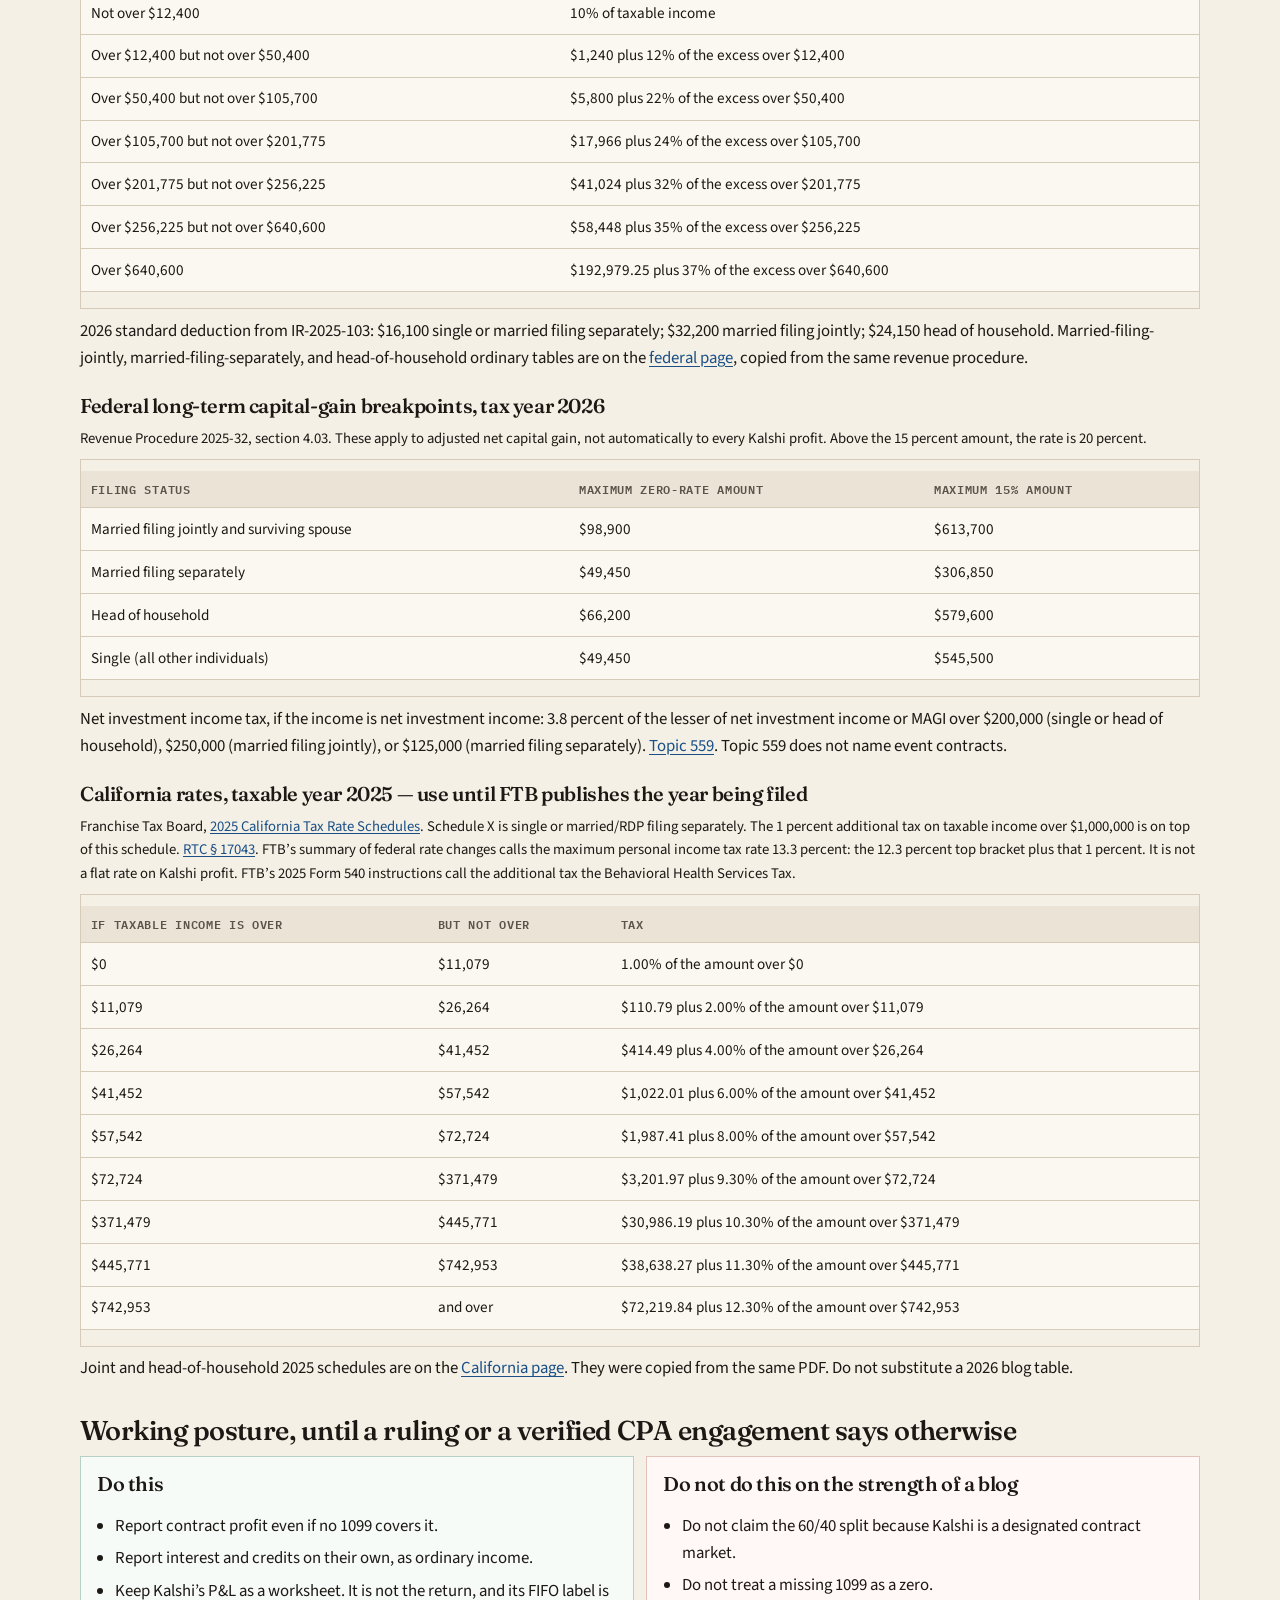
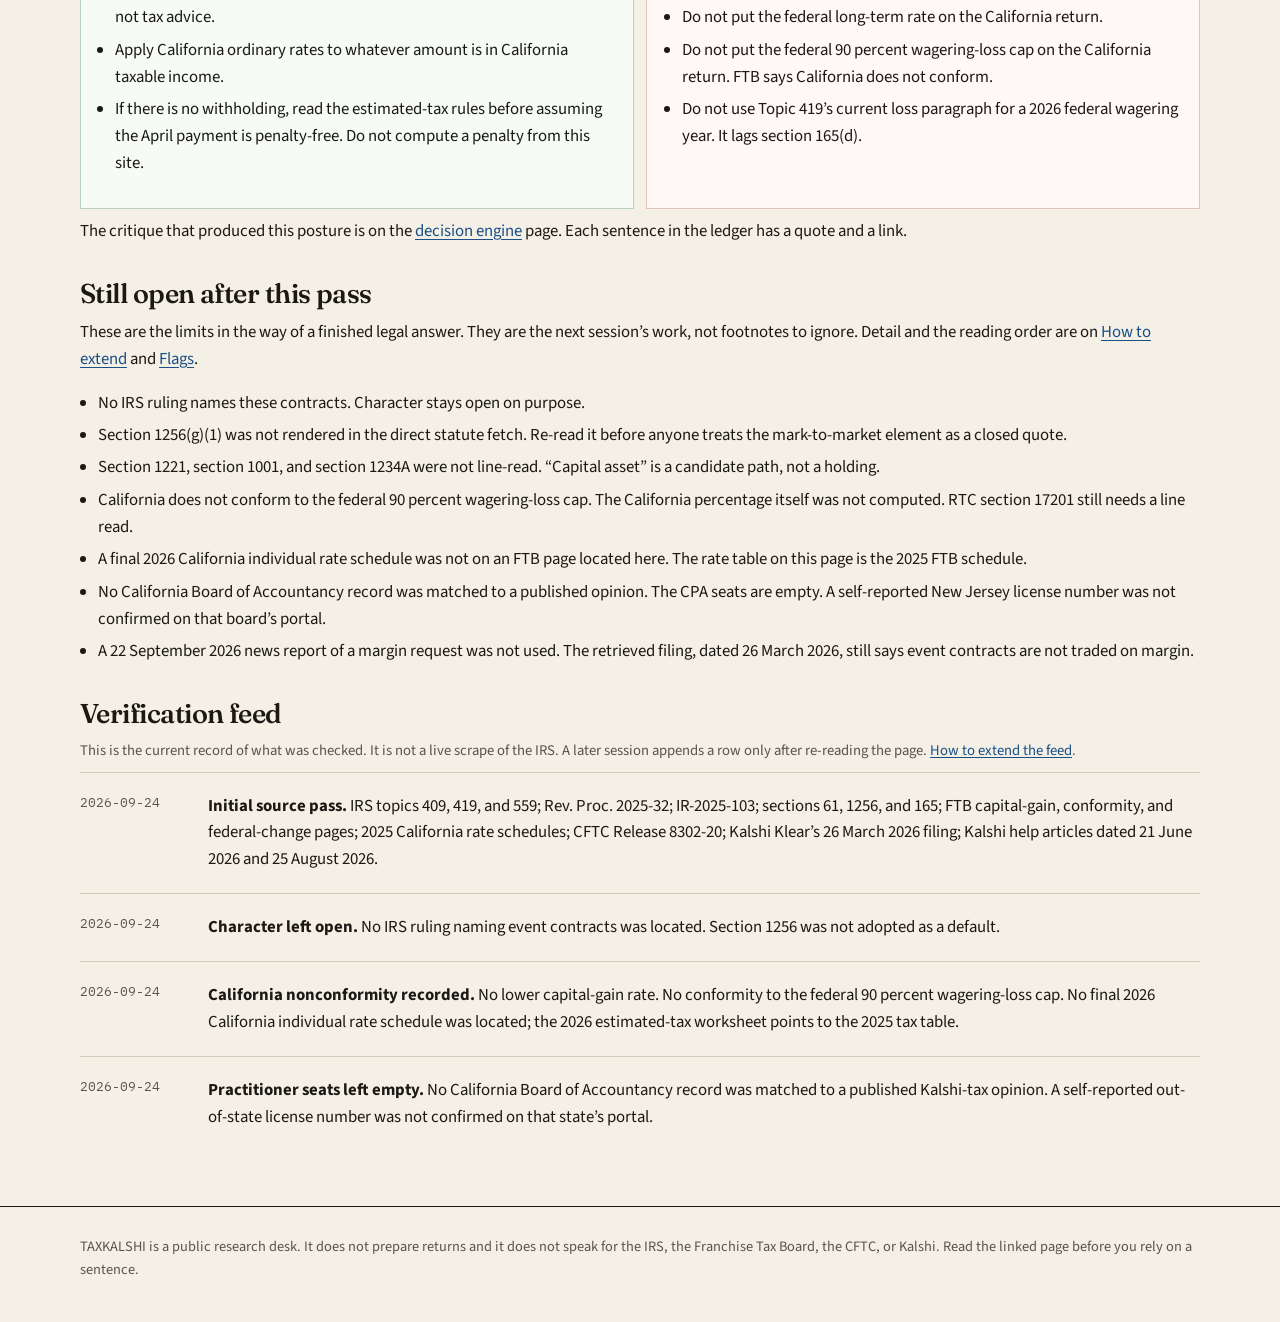
==== commit 5991232c: "Add sourced $10k tax cost calculator Co-authored-by: arena-agent <297053741+arena-agent@users.norepl" ====
--- a/index.html
+++ b/index.html
@@ -26,6 +26,7 @@
   <nav class="nav" aria-label="Primary">
     <div class="nav-inner">
       <a href="index.html" data-page="summary">Summary</a>
+      <a href="calculator.html" data-page="calculator">Calculator</a>
       <a href="engine.html" data-page="engine">Decision engine</a>
       <a href="federal.html" data-page="federal">Federal</a>
       <a href="california.html" data-page="california">California</a>
@@ -57,7 +58,12 @@
       <p class="disclaimer">This page is a research record. It is not a California CPA engagement, not an IRS determination, and not advice for a particular return. The practitioner seats in the decision engine are empty until a state board lookup is recorded.</p>
     </section>
 
+    <div class="callout callout-green">
+      <strong>Need a quick number?</strong> The <a href="calculator.html">10,000-dollar step calculator</a> shows modeled federal and California tax from $10,000 through $200,000. It is deliberately labeled taxable income, not a return bill.
+    </div>
+
     <nav class="toc" aria-label="On this page">
+      <a href="calculator.html">Tax calculator</a>
       <a href="#streams">Income streams</a>
       <a href="#character">The open character question</a>
       <a href="#rates">Rates that apply once character is known</a>
@@ -158,7 +164,7 @@
     </div>
 
     <h2 id="rates">Rates that apply once the character is known</h2>
-    <p>These tables are copied from the cited documents. They are not a bill. Tax depends on other income, filing status, deductions, and the unresolved character question. 2026 California individual brackets were not on an FTB page located in this pass. The California table is the 2025 FTB schedule.</p>
+    <p>These tables are copied from the cited documents. They are not a bill. Tax depends on other income, filing status, deductions, and the unresolved character question. A final 2026 California individual rate schedule was not on an FTB page located in this pass. The California table is the 2025 FTB schedule.</p>
 
     <h3>Federal ordinary rates, tax year 2026, unmarried individuals other than surviving spouses and heads of household</h3>
     <p class="small">Revenue Procedure 2025-32, section 4.01, Table 3. Short-term capital gain is taxed at these rates. <a href="https://www.irs.gov/pub/irs-drop/rp-25-32.pdf">PDF</a>. The same thresholds appear in <a href="https://www.irs.gov/newsroom/irs-releases-tax-inflation-adjustments-for-tax-year-2026-including-amendments-from-the-one-big-beautiful-bill">IR-2025-103</a>.</p>
@@ -245,7 +251,7 @@
   <li>Section 1256(g)(1) was not rendered in the direct statute fetch. Re-read it before anyone treats the mark-to-market element as a closed quote.</li>
   <li>Section 1221, section 1001, and section 1234A were not line-read. “Capital asset” is a candidate path, not a holding.</li>
   <li>California does not conform to the federal 90 percent wagering-loss cap. The California percentage itself was not computed. RTC section 17201 still needs a line read.</li>
-  <li>2026 California individual brackets were not on an FTB page located here. The rate table on this page is the 2025 FTB schedule.</li>
+  <li>A final 2026 California individual rate schedule was not on an FTB page located here. The rate table on this page is the 2025 FTB schedule.</li>
   <li>No California Board of Accountancy record was matched to a published opinion. The CPA seats are empty. A self-reported New Jersey license number was not confirmed on that board’s portal.</li>
   <li>A 22 September 2026 news report of a margin request was not used. The retrieved filing, dated 26 March 2026, still says event contracts are not traded on margin.</li>
 </ul>
@@ -254,7 +260,7 @@
     <p class="small muted">This is the current record of what was checked. It is not a live scrape of the IRS. A later session appends a row only after re-reading the page. <a href="method.html">How to extend the feed</a>.</p>
     <div class="feed-item"><p class="feed-date">2026-09-24</p><p><strong>Initial source pass.</strong> IRS topics 409, 419, and 559; Rev. Proc. 2025-32; IR-2025-103; sections 61, 1256, and 165; FTB capital-gain, conformity, and federal-change pages; 2025 California rate schedules; CFTC Release 8302-20; Kalshi Klear’s 26 March 2026 filing; Kalshi help articles dated 21 June 2026 and 25 August 2026.</p></div>
     <div class="feed-item"><p class="feed-date">2026-09-24</p><p><strong>Character left open.</strong> No IRS ruling naming event contracts was located. Section 1256 was not adopted as a default.</p></div>
-    <div class="feed-item"><p class="feed-date">2026-09-24</p><p><strong>California nonconformity recorded.</strong> No lower capital-gain rate. No conformity to the federal 90 percent wagering-loss cap. 2026 California individual schedules not located.</p></div>
+    <div class="feed-item"><p class="feed-date">2026-09-24</p><p><strong>California nonconformity recorded.</strong> No lower capital-gain rate. No conformity to the federal 90 percent wagering-loss cap. No final 2026 California individual rate schedule was located; the 2026 estimated-tax worksheet points to the 2025 tax table.</p></div>
     <div class="feed-item"><p class="feed-date">2026-09-24</p><p><strong>Practitioner seats left empty.</strong> No California Board of Accountancy record was matched to a published Kalshi-tax opinion. A self-reported out-of-state license number was not confirmed on that state’s portal.</p></div>
   </main>
   <footer class="site">
--- a/assets/site.css
+++ b/assets/site.css
@@ -326,3 +326,106 @@
   margin-top: 1.5rem;
   padding-top: 0.8rem;
 }
+
+/* Calculator */
+.eyebrow {
+  margin: 0 0 0.15rem;
+  color: var(--green);
+  font-family: var(--mono);
+  font-size: 0.74rem;
+  letter-spacing: 0.1em;
+  text-transform: uppercase;
+}
+.calculator-panel {
+  background: var(--green-soft);
+  border: 1px solid #b7d2c4;
+  padding: 1.15rem 1.2rem 1.25rem;
+  margin: 1.4rem 0 1.8rem;
+}
+.calculator-head {
+  display: flex;
+  align-items: end;
+  justify-content: space-between;
+  gap: 1rem;
+}
+.calculator-head h2 { margin-top: 0; }
+.selected-amount {
+  color: var(--green-ink);
+  font-family: var(--mono);
+  font-size: clamp(1.45rem, 4vw, 2.2rem);
+  font-weight: 600;
+  white-space: nowrap;
+}
+.range-label {
+  display: flex;
+  justify-content: space-between;
+  gap: 1rem;
+  font-weight: 650;
+  margin: 0.8rem 0 0.2rem;
+}
+[data-amount-slider] {
+  display: block;
+  width: 100%;
+  accent-color: var(--green);
+  cursor: pointer;
+  margin: 0.8rem 0 0.1rem;
+}
+.range-scale {
+  display: flex;
+  justify-content: space-between;
+  color: var(--muted);
+  font-family: var(--mono);
+  font-size: 0.72rem;
+}
+.metric-grid {
+  display: grid;
+  grid-template-columns: repeat(3, minmax(0, 1fr));
+  gap: 0.65rem;
+  margin-top: 1.1rem;
+}
+.metric {
+  background: var(--card);
+  border: 1px solid var(--rule);
+  padding: 0.7rem 0.75rem;
+  min-width: 0;
+}
+.metric span {
+  display: block;
+  color: var(--muted);
+  font-size: 0.82rem;
+}
+.metric strong {
+  display: block;
+  color: var(--ink);
+  font-family: var(--mono);
+  font-size: 1.1rem;
+  margin-top: 0.15rem;
+}
+.metric-total { border-color: var(--green); }
+.metric-total strong { color: var(--green-ink); }
+.calculator-table tr.is-selected td,
+.calculator-table tr.is-selected th {
+  background: var(--green-soft);
+  box-shadow: inset 0 2px 0 var(--green), inset 0 -2px 0 var(--green);
+}
+.calculator-table td, .calculator-table th { white-space: nowrap; }
+.sr-only {
+  position: absolute;
+  width: 1px;
+  height: 1px;
+  padding: 0;
+  margin: -1px;
+  overflow: hidden;
+  clip: rect(0, 0, 0, 0);
+  white-space: nowrap;
+  border: 0;
+}
+@media (max-width: 760px) {
+  .metric-grid { grid-template-columns: repeat(2, minmax(0, 1fr)); }
+}
+@media (max-width: 480px) {
+  .calculator-head { align-items: flex-start; flex-direction: column; gap: 0.2rem; }
+  .range-label { display: block; }
+  .range-label span { display: block; font-family: var(--mono); font-size: 0.9rem; margin-top: 0.15rem; }
+  .metric-grid { grid-template-columns: 1fr; }
+}
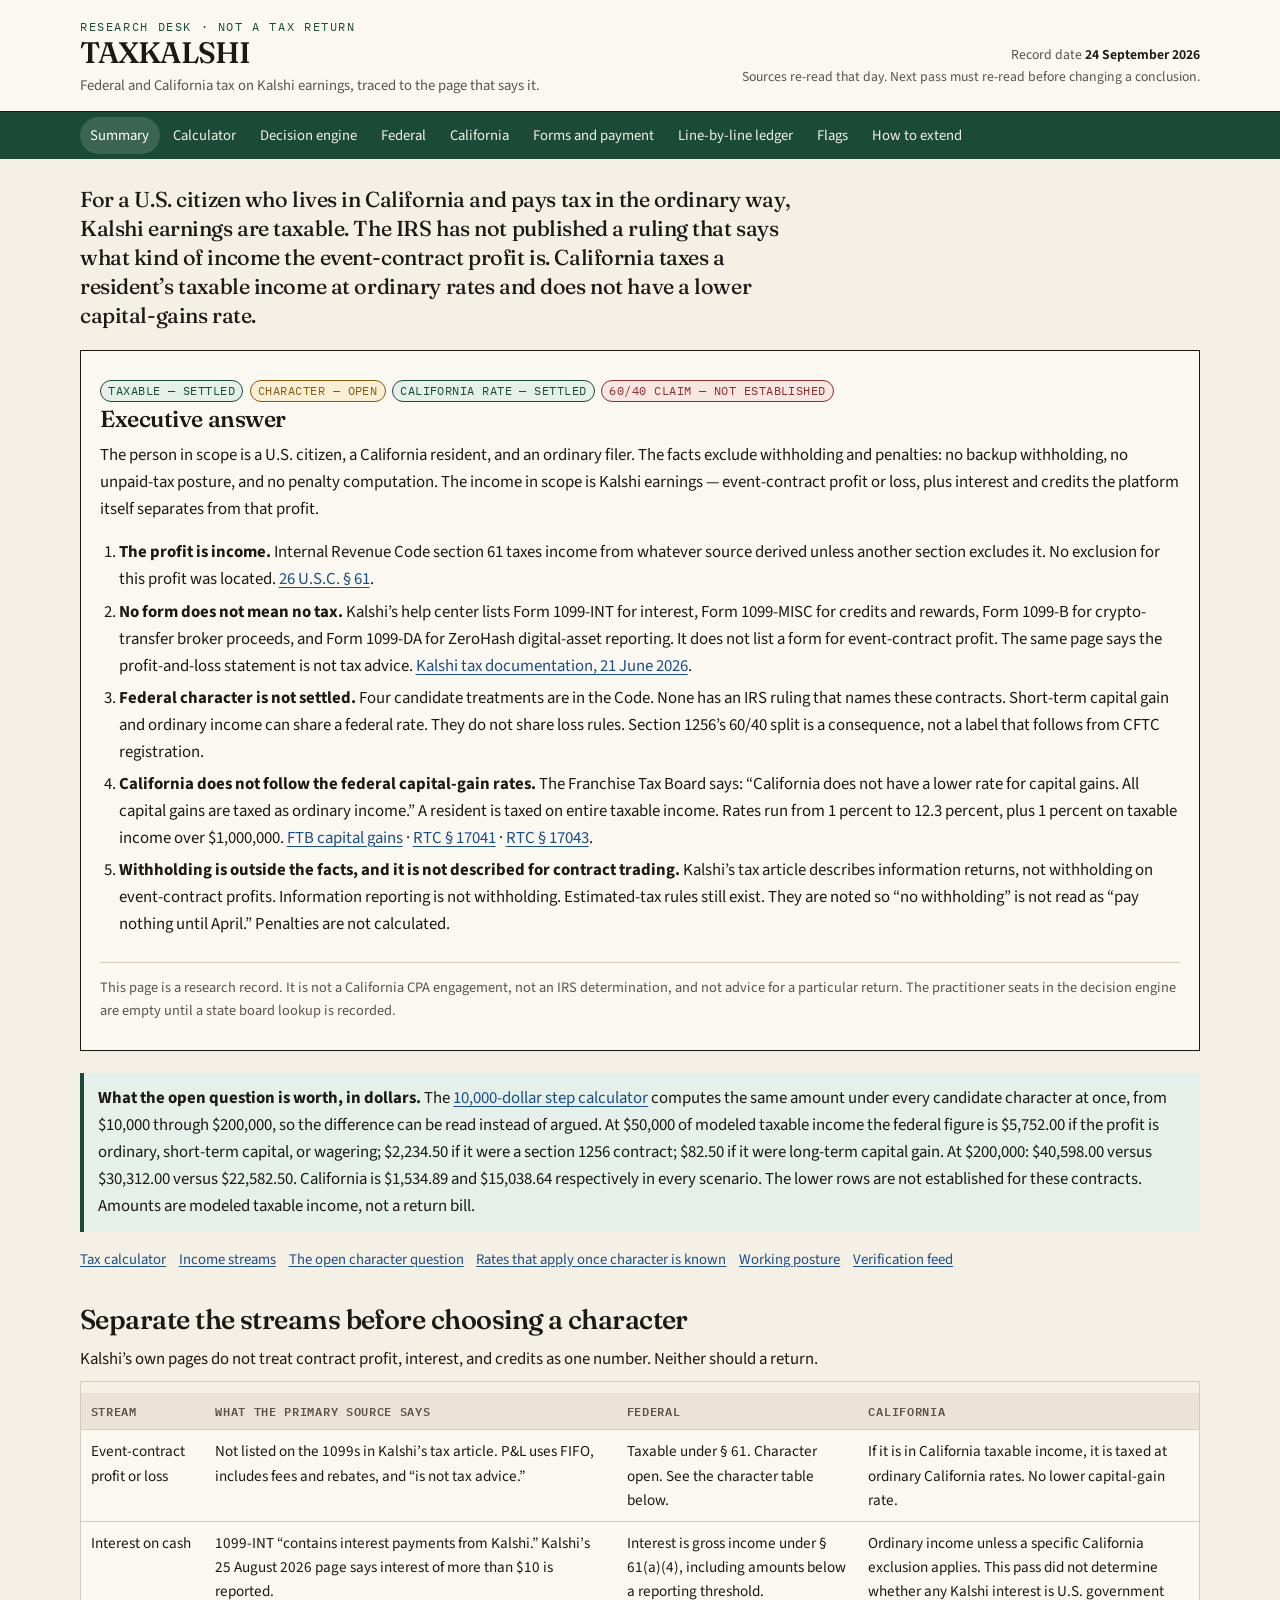
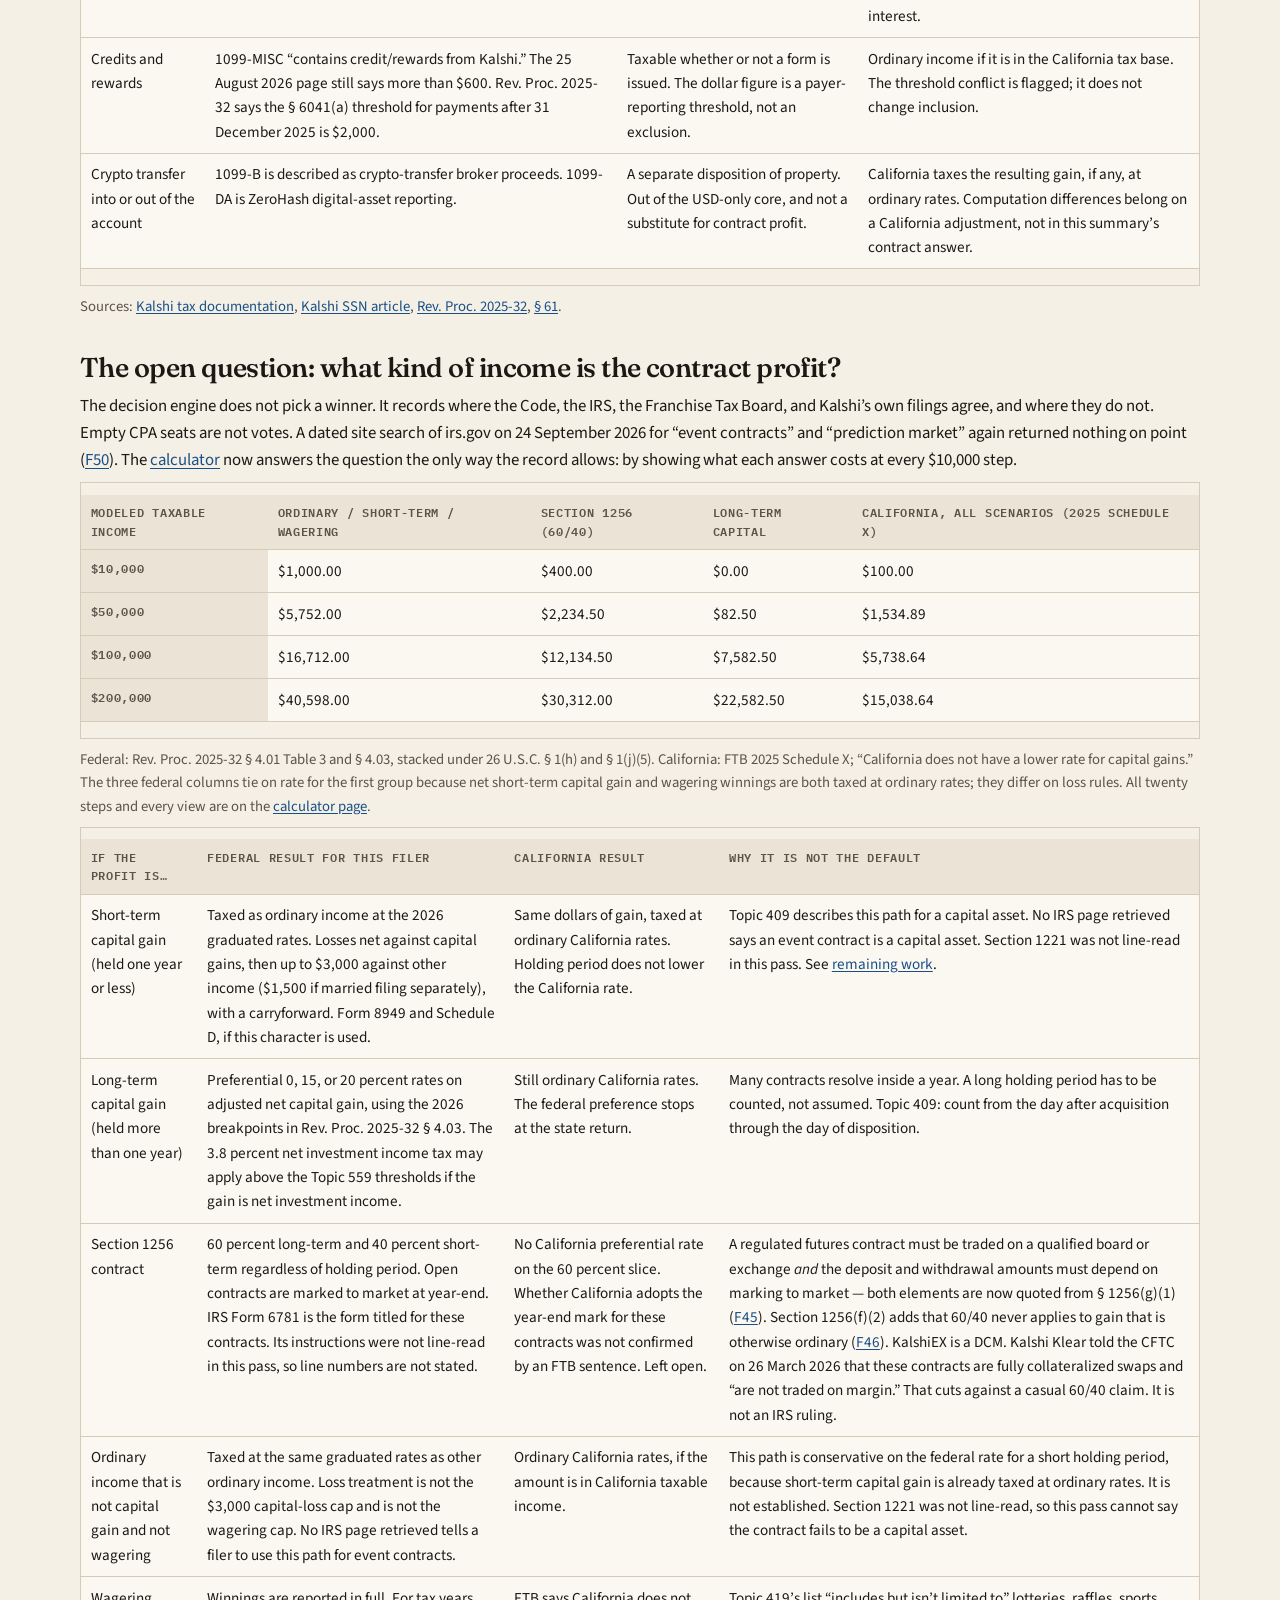
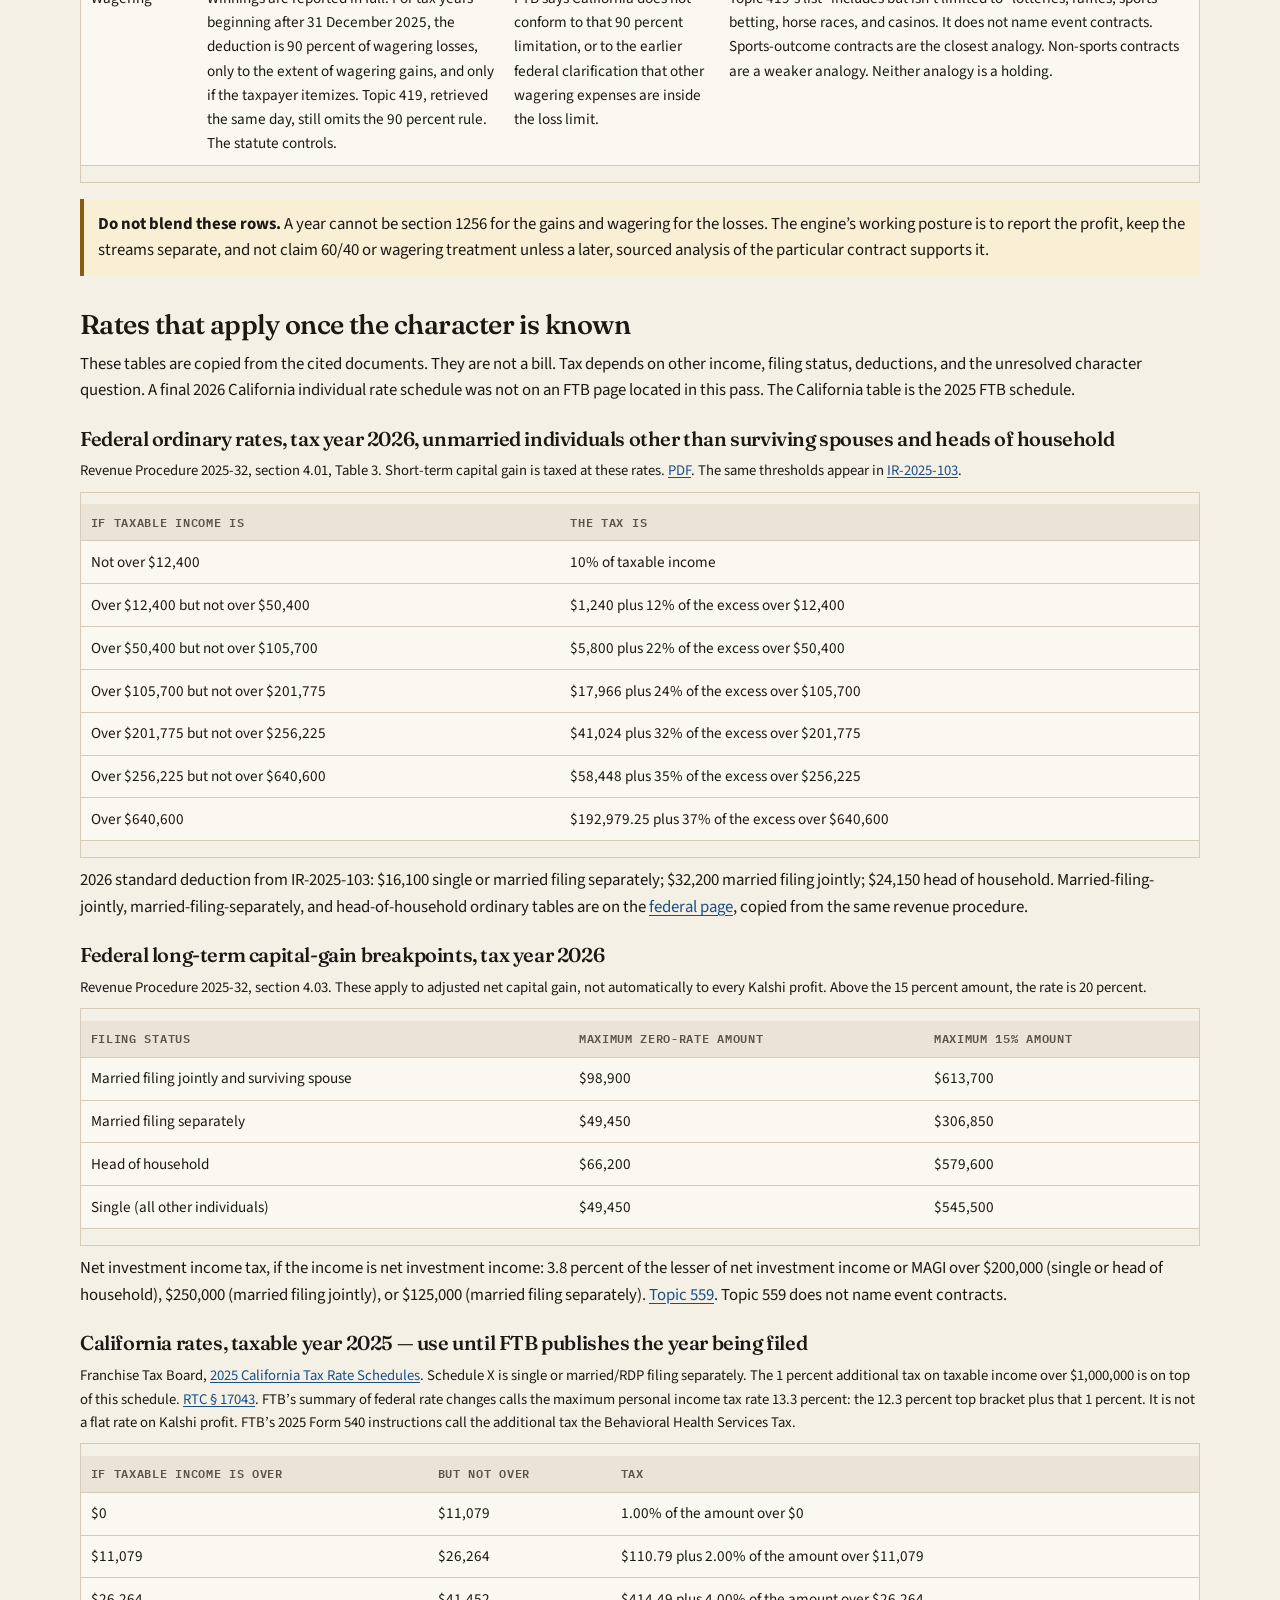
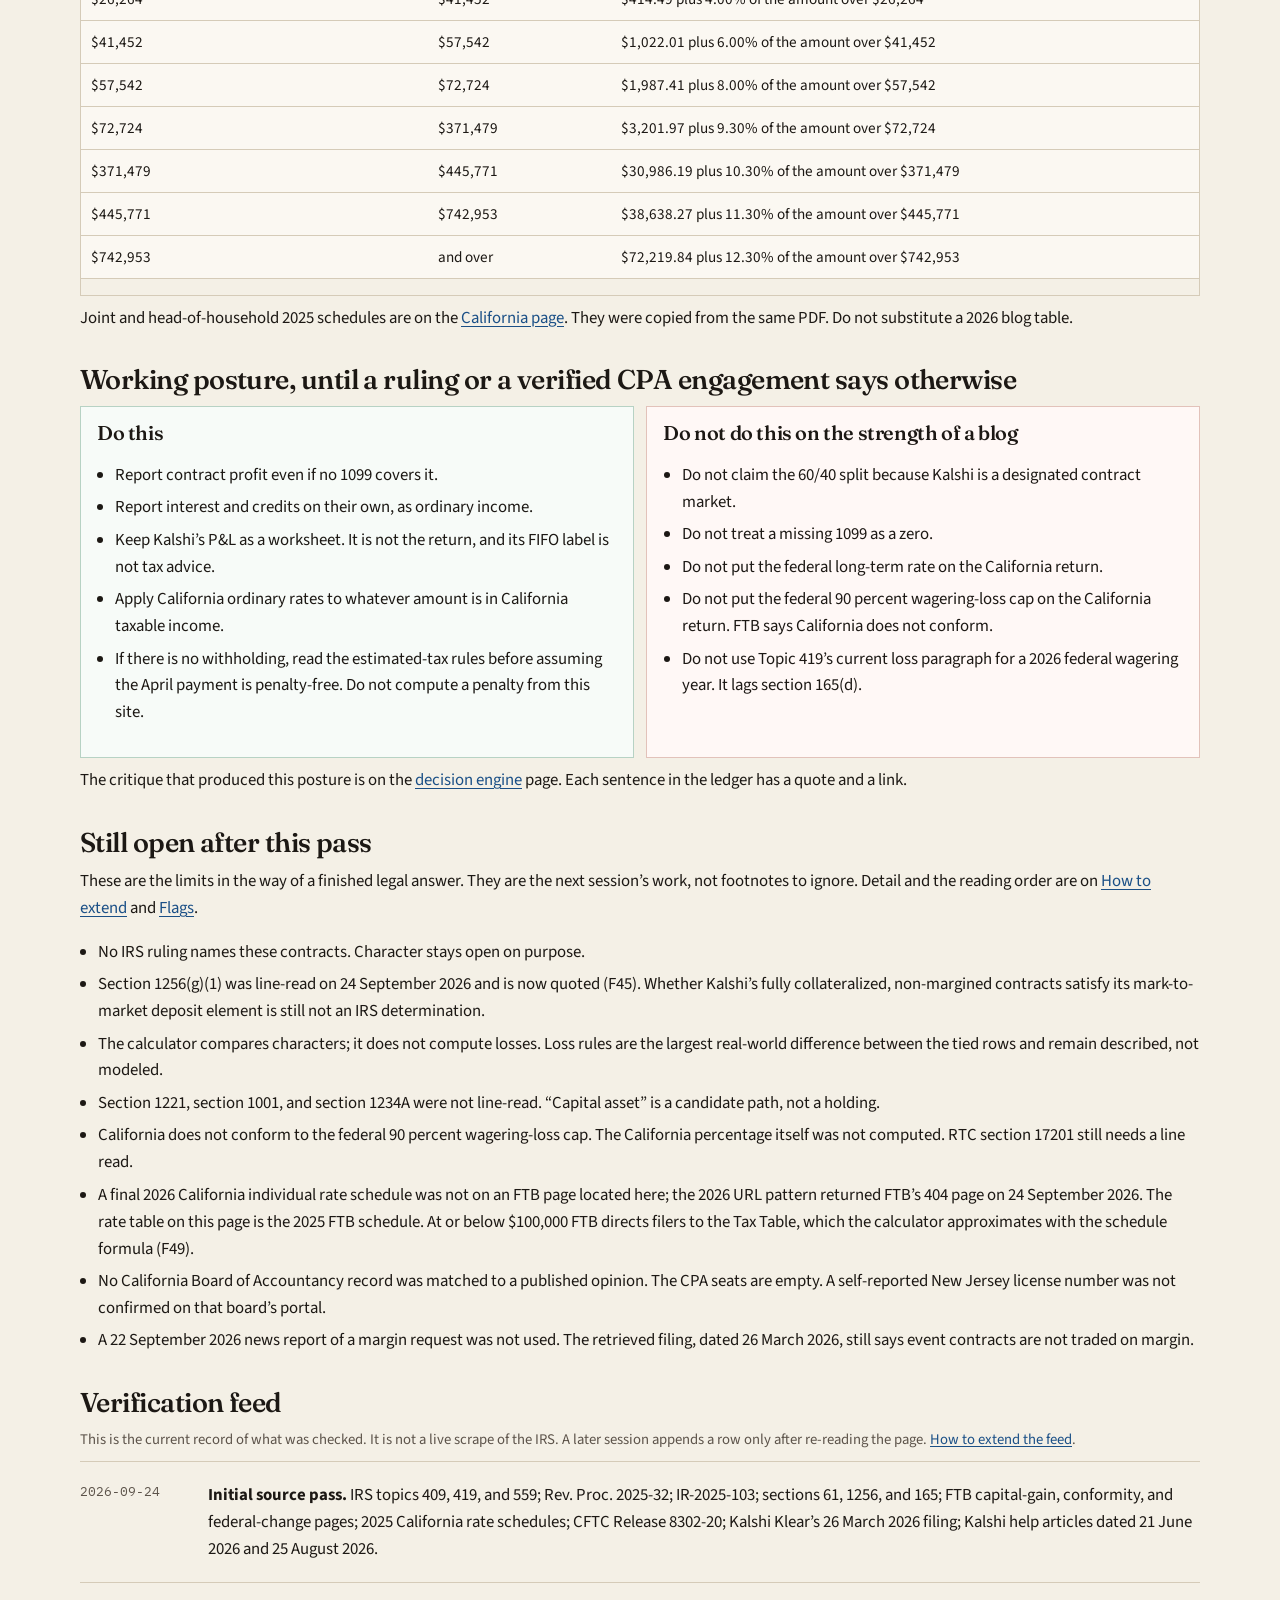
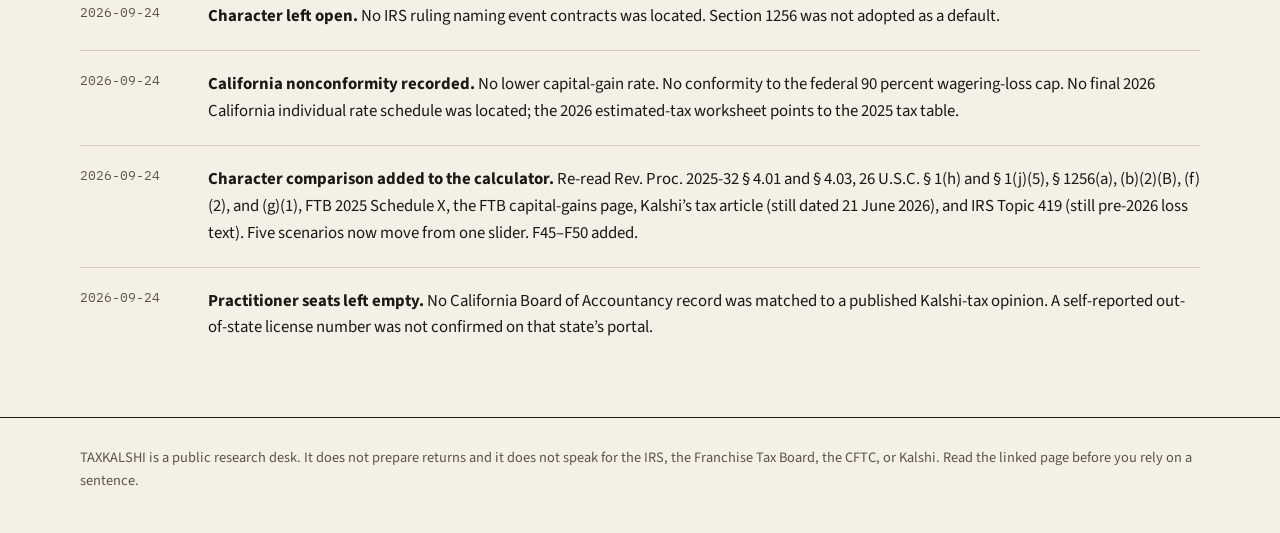
==== commit 65a6a893: "Calculator: compare every candidate character from one slider - Five scenarios (ordinary, short-term" ====
--- a/index.html
+++ b/index.html
@@ -59,7 +59,7 @@
     </section>
 
     <div class="callout callout-green">
-      <strong>Need a quick number?</strong> The <a href="calculator.html">10,000-dollar step calculator</a> shows modeled federal and California tax from $10,000 through $200,000. It is deliberately labeled taxable income, not a return bill.
+      <strong>What the open question is worth, in dollars.</strong> The <a href="calculator.html">10,000-dollar step calculator</a> computes the same amount under every candidate character at once, from $10,000 through $200,000, so the difference can be read instead of argued. At $50,000 of modeled taxable income the federal figure is $5,752.00 if the profit is ordinary, short-term capital, or wagering; $2,234.50 if it were a section 1256 contract; $82.50 if it were long-term capital gain. At $200,000: $40,598.00 versus $30,312.00 versus $22,582.50. California is $1,534.89 and $15,038.64 respectively in every scenario. The lower rows are not established for these contracts. Amounts are modeled taxable income, not a return bill.
     </div>
 
     <nav class="toc" aria-label="On this page">
@@ -114,7 +114,20 @@
     <p class="small muted">Sources: <a href="https://help.kalshi.com/en/articles/13823849-what-tax-documentation-does-kalshi-provide">Kalshi tax documentation</a>, <a href="https://help.kalshi.com/en/articles/16083491-how-to-add-your-social-security-number">Kalshi SSN article</a>, <a href="https://www.irs.gov/pub/irs-drop/rp-25-32.pdf">Rev. Proc. 2025-32</a>, <a href="https://www.law.cornell.edu/uscode/text/26/61">§ 61</a>.</p>
 
     <h2 id="character">The open question: what kind of income is the contract profit?</h2>
-    <p>The decision engine does not pick a winner. It records where the Code, the IRS, the Franchise Tax Board, and Kalshi’s own filings agree, and where they do not. Empty CPA seats are not votes.</p>
+    <p>The decision engine does not pick a winner. It records where the Code, the IRS, the Franchise Tax Board, and Kalshi’s own filings agree, and where they do not. Empty CPA seats are not votes. A dated site search of irs.gov on 24 September 2026 for “event contracts” and “prediction market” again returned nothing on point (<a href="ledger.html#F50">F50</a>). The <a href="calculator.html">calculator</a> now answers the question the only way the record allows: by showing what each answer costs at every $10,000 step.</p>
+    <div class="table-wrap">
+      <table>
+        <caption class="sr-only">Modeled federal tax at three amounts under each candidate character, tax year 2026, single</caption>
+        <thead><tr><th scope="col">Modeled taxable income</th><th scope="col">Ordinary / short-term / wagering</th><th scope="col">Section 1256 (60/40)</th><th scope="col">Long-term capital</th><th scope="col">California, all scenarios (2025 Schedule X)</th></tr></thead>
+        <tbody>
+          <tr><th scope="row">$10,000</th><td>$1,000.00</td><td>$400.00</td><td>$0.00</td><td>$100.00</td></tr>
+          <tr><th scope="row">$50,000</th><td>$5,752.00</td><td>$2,234.50</td><td>$82.50</td><td>$1,534.89</td></tr>
+          <tr><th scope="row">$100,000</th><td>$16,712.00</td><td>$12,134.50</td><td>$7,582.50</td><td>$5,738.64</td></tr>
+          <tr><th scope="row">$200,000</th><td>$40,598.00</td><td>$30,312.00</td><td>$22,582.50</td><td>$15,038.64</td></tr>
+        </tbody>
+      </table>
+    </div>
+    <p class="small muted">Federal: Rev. Proc. 2025-32 § 4.01 Table 3 and § 4.03, stacked under 26 U.S.C. § 1(h) and § 1(j)(5). California: FTB 2025 Schedule X; “California does not have a lower rate for capital gains.” The three federal columns tie on rate for the first group because net short-term capital gain and wagering winnings are both taxed at ordinary rates; they differ on loss rules. All twenty steps and every view are on the <a href="calculator.html">calculator page</a>.</p>
     <div class="table-wrap">
       <table>
         <thead>
@@ -142,7 +155,7 @@
             <td>Section 1256 contract</td>
             <td>60 percent long-term and 40 percent short-term regardless of holding period. Open contracts are marked to market at year-end. IRS Form 6781 is the form titled for these contracts. Its instructions were not line-read in this pass, so line numbers are not stated.</td>
             <td>No California preferential rate on the 60 percent slice. Whether California adopts the year-end mark for these contracts was not confirmed by an FTB sentence. Left open.</td>
-            <td>A regulated futures contract must be traded on a qualified board or exchange <em>and</em> the deposit and withdrawal amounts must depend on marking to market. KalshiEX is a DCM. Kalshi Klear told the CFTC on 26 March 2026 that these contracts are fully collateralized swaps and “are not traded on margin.” That cuts against a casual 60/40 claim. It is not an IRS ruling.</td>
+            <td>A regulated futures contract must be traded on a qualified board or exchange <em>and</em> the deposit and withdrawal amounts must depend on marking to market — both elements are now quoted from § 1256(g)(1) (<a href="ledger.html#F45">F45</a>). Section 1256(f)(2) adds that 60/40 never applies to gain that is otherwise ordinary (<a href="ledger.html#F46">F46</a>). KalshiEX is a DCM. Kalshi Klear told the CFTC on 26 March 2026 that these contracts are fully collateralized swaps and “are not traded on margin.” That cuts against a casual 60/40 claim. It is not an IRS ruling.</td>
           </tr>
           <tr>
             <td>Ordinary income that is not capital gain and not wagering</td>
@@ -248,10 +261,11 @@
 <p>These are the limits in the way of a finished legal answer. They are the next session’s work, not footnotes to ignore. Detail and the reading order are on <a href="method.html">How to extend</a> and <a href="flags.html">Flags</a>.</p>
 <ul class="clean">
   <li>No IRS ruling names these contracts. Character stays open on purpose.</li>
-  <li>Section 1256(g)(1) was not rendered in the direct statute fetch. Re-read it before anyone treats the mark-to-market element as a closed quote.</li>
+  <li>Section 1256(g)(1) was line-read on 24 September 2026 and is now quoted (F45). Whether Kalshi’s fully collateralized, non-margined contracts satisfy its mark-to-market deposit element is still not an IRS determination.</li>
+  <li>The calculator compares characters; it does not compute losses. Loss rules are the largest real-world difference between the tied rows and remain described, not modeled.</li>
   <li>Section 1221, section 1001, and section 1234A were not line-read. “Capital asset” is a candidate path, not a holding.</li>
   <li>California does not conform to the federal 90 percent wagering-loss cap. The California percentage itself was not computed. RTC section 17201 still needs a line read.</li>
-  <li>A final 2026 California individual rate schedule was not on an FTB page located here. The rate table on this page is the 2025 FTB schedule.</li>
+  <li>A final 2026 California individual rate schedule was not on an FTB page located here; the 2026 URL pattern returned FTB’s 404 page on 24 September 2026. The rate table on this page is the 2025 FTB schedule. At or below $100,000 FTB directs filers to the Tax Table, which the calculator approximates with the schedule formula (F49).</li>
   <li>No California Board of Accountancy record was matched to a published opinion. The CPA seats are empty. A self-reported New Jersey license number was not confirmed on that board’s portal.</li>
   <li>A 22 September 2026 news report of a margin request was not used. The retrieved filing, dated 26 March 2026, still says event contracts are not traded on margin.</li>
 </ul>
@@ -261,6 +275,7 @@
     <div class="feed-item"><p class="feed-date">2026-09-24</p><p><strong>Initial source pass.</strong> IRS topics 409, 419, and 559; Rev. Proc. 2025-32; IR-2025-103; sections 61, 1256, and 165; FTB capital-gain, conformity, and federal-change pages; 2025 California rate schedules; CFTC Release 8302-20; Kalshi Klear’s 26 March 2026 filing; Kalshi help articles dated 21 June 2026 and 25 August 2026.</p></div>
     <div class="feed-item"><p class="feed-date">2026-09-24</p><p><strong>Character left open.</strong> No IRS ruling naming event contracts was located. Section 1256 was not adopted as a default.</p></div>
     <div class="feed-item"><p class="feed-date">2026-09-24</p><p><strong>California nonconformity recorded.</strong> No lower capital-gain rate. No conformity to the federal 90 percent wagering-loss cap. No final 2026 California individual rate schedule was located; the 2026 estimated-tax worksheet points to the 2025 tax table.</p></div>
+    <div class="feed-item"><p class="feed-date">2026-09-24</p><p><strong>Character comparison added to the calculator.</strong> Re-read Rev. Proc. 2025-32 § 4.01 and § 4.03, 26 U.S.C. § 1(h) and § 1(j)(5), § 1256(a), (b)(2)(B), (f)(2), and (g)(1), FTB 2025 Schedule X, the FTB capital-gains page, Kalshi’s tax article (still dated 21 June 2026), and IRS Topic 419 (still pre-2026 loss text). Five scenarios now move from one slider. F45–F50 added.</p></div>
     <div class="feed-item"><p class="feed-date">2026-09-24</p><p><strong>Practitioner seats left empty.</strong> No California Board of Accountancy record was matched to a published Kalshi-tax opinion. A self-reported out-of-state license number was not confirmed on that state’s portal.</p></div>
   </main>
   <footer class="site">
--- a/assets/site.css
+++ b/assets/site.css
@@ -429,3 +429,52 @@
   .range-label span { display: block; font-family: var(--mono); font-size: 0.9rem; margin-top: 0.15rem; }
   .metric-grid { grid-template-columns: 1fr; }
 }
+
+/* Character-comparison calculator */
+.step-buttons { display: flex; gap: 0.5rem; margin-top: 0.6rem; }
+.step-buttons button,
+.view-switch button {
+  font: inherit;
+  font-size: 0.85rem;
+  padding: 0.35rem 0.75rem;
+  background: var(--card);
+  border: 1px solid var(--rule);
+  color: var(--ink);
+  cursor: pointer;
+  border-radius: 4px;
+}
+.step-buttons button:hover, .view-switch button:hover { border-color: var(--green); }
+.view-switch { display: flex; flex-wrap: wrap; gap: 0.4rem; margin: 0.6rem 0 0.8rem; }
+.view-switch button[aria-pressed="true"] { background: var(--green-soft); border-color: var(--green); color: var(--green-ink); font-weight: 650; }
+.scenario-spread {
+  margin: 1rem 0 0;
+  padding: 0.75rem 0.9rem;
+  background: var(--card);
+  border-left: 4px solid var(--amber);
+  border-radius: 2px;
+}
+.scenario-grid {
+  display: grid;
+  grid-template-columns: repeat(auto-fit, minmax(15rem, 1fr));
+  gap: 0.8rem;
+  margin: 1.1rem 0 0.4rem;
+}
+.scenario-card { display: flex; flex-direction: column; min-width: 0; }
+.scenario-card h3 { font-size: 1.05rem; margin: 0.1rem 0 0.6rem; }
+.scenario-card.is-baseline { border-width: 2px; }
+.scenario-figures { margin: 0; display: grid; grid-template-columns: 1fr 1fr; gap: 0.45rem 0.7rem; }
+.scenario-figures div { min-width: 0; }
+.scenario-figures dt { color: var(--muted); font-size: 0.76rem; }
+.scenario-figures dd { margin: 0.05rem 0 0; font-family: var(--mono); font-size: 0.98rem; }
+.scenario-figures .scenario-combined { grid-column: 1 / -1; padding: 0.35rem 0.5rem; background: rgba(255,255,255,0.65); border: 1px solid var(--rule); }
+.scenario-figures .scenario-combined dd { font-size: 1.25rem; font-weight: 600; color: var(--green-ink); }
+.scenario-diff { margin: 0.7rem 0 0.2rem; font-family: var(--mono); font-size: 0.86rem; font-weight: 600; }
+.scenario-diff.is-lower { color: var(--green-ink); }
+.scenario-diff.is-higher { color: var(--red); }
+.scenario-diff.is-same { color: var(--muted); }
+.scenario-card > .small { margin-top: auto; padding-top: 0.5rem; }
+.calculator-table tbody tr { cursor: pointer; }
+.scenario-table td { vertical-align: top; }
+@media (max-width: 480px) {
+  .scenario-figures { grid-template-columns: 1fr; }
+}
